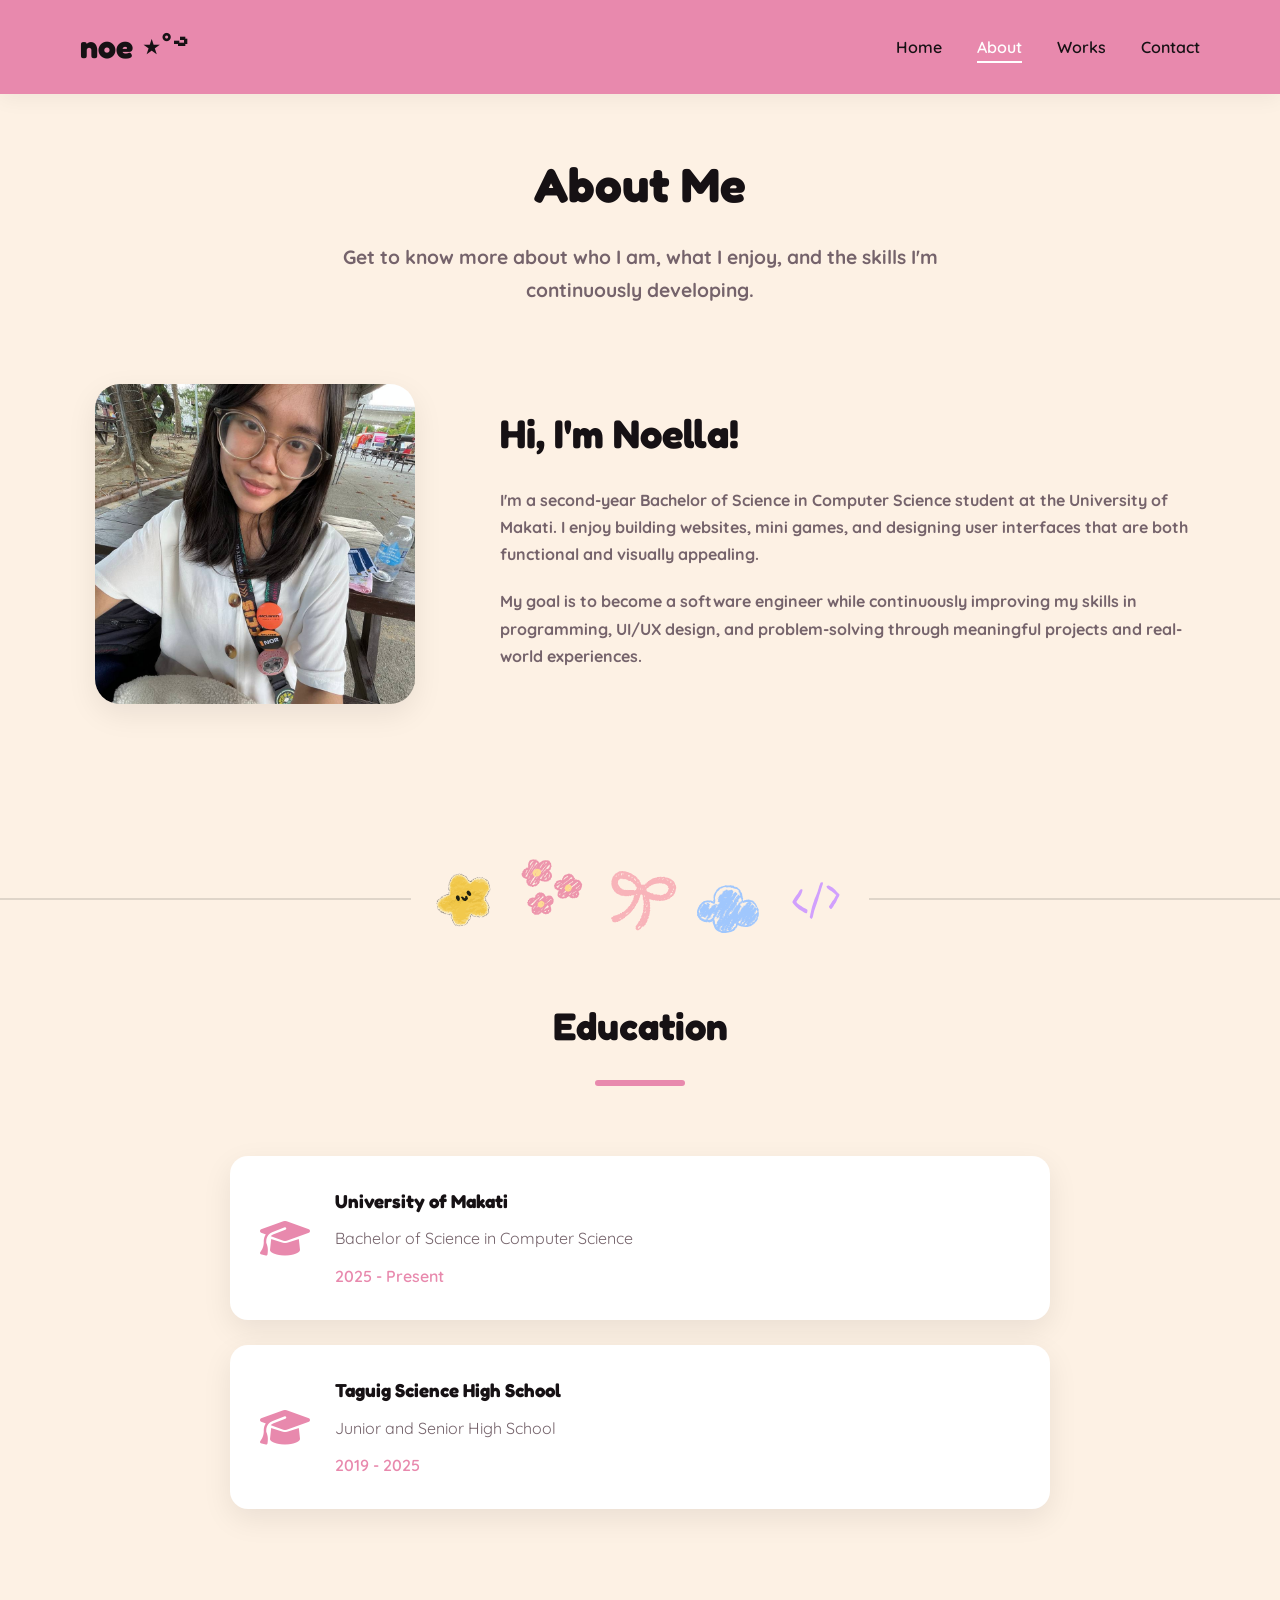
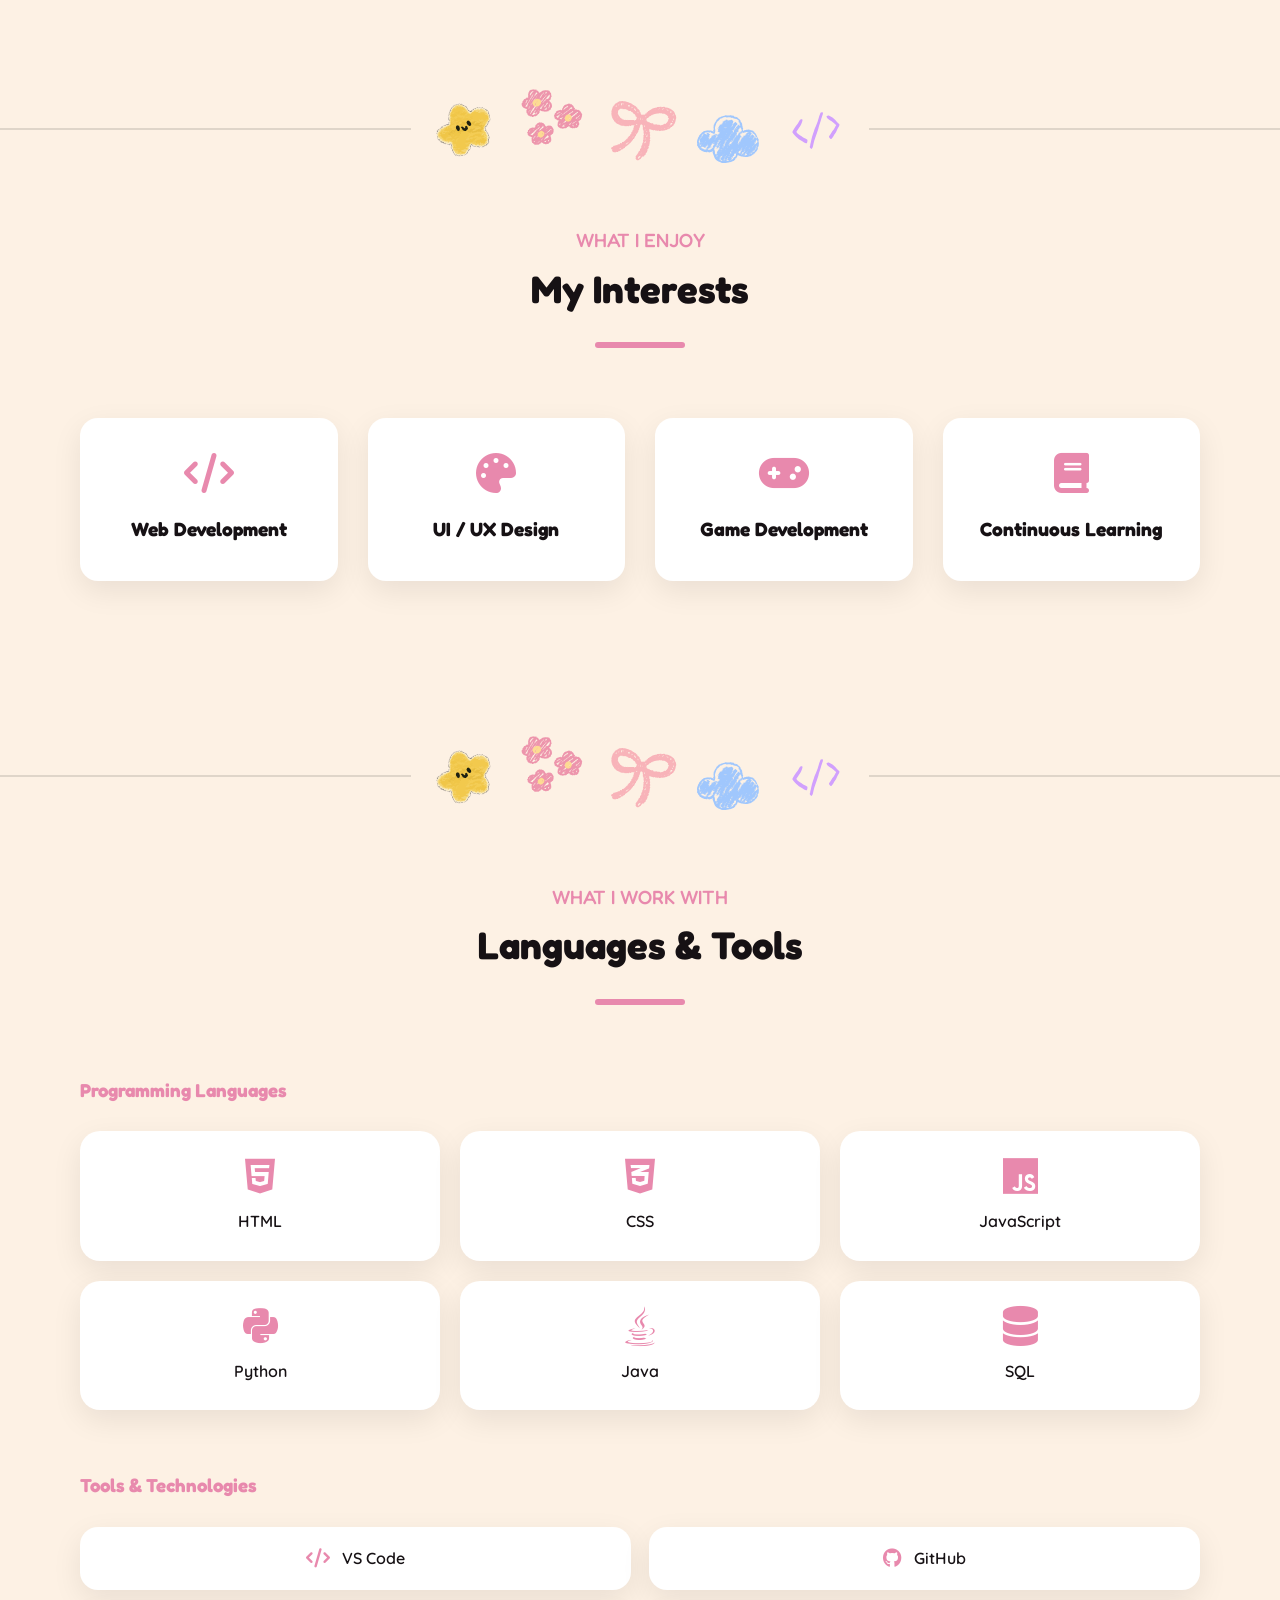
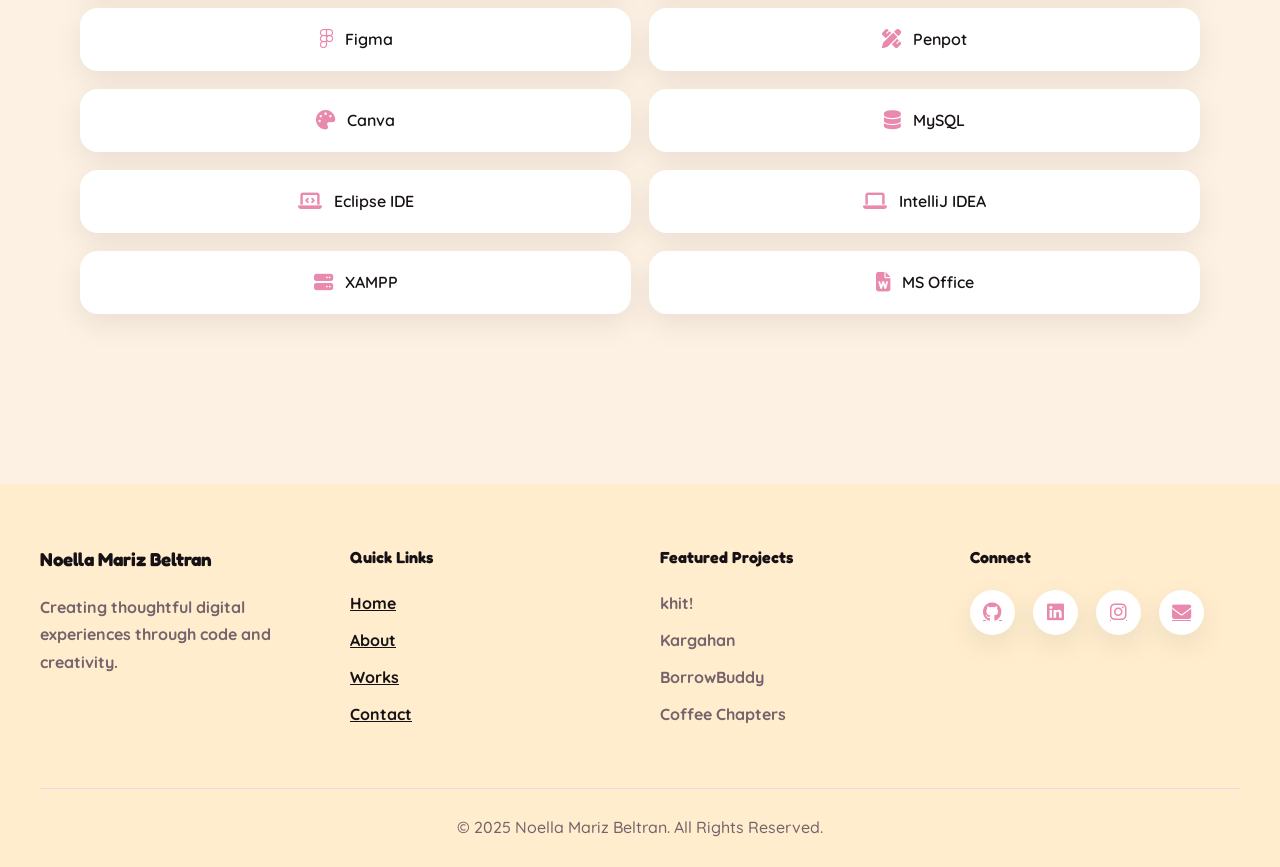
==== about.html @ cf95be55 "Add files via upload" ====
<!DOCTYPE html>
<html lang="en">

<head>
    <meta charset="UTF-8">
    <meta name="viewport" content="width=device-width, initial-scale=1.0">
    <title>Noella Mariz Beltran | Portfolio</title>
    <link rel="preconnect" href="https://fonts.googleapis.com">
    <link rel="preconnect" href="https://fonts.gstatic.com" crossorigin>
    <link href="https://fonts.googleapis.com/css2?family=Fredoka:wght@400;500;600;700&family=Quicksand:wght@400;500;600;700&display=swap" rel="stylesheet">
    <link rel="stylesheet" href="https://cdnjs.cloudflare.com/ajax/libs/font-awesome/6.7.2/css/all.min.css">
    <link rel="stylesheet" href="css/main.css">
    <link rel="stylesheet" href="css/about.css">
</head>

<body>
    <header>
<nav class="navbar">

    <a href="index.html" class="logo">
        noe ⋆˚࿔
    </a>
    <ul class="nav-links">
        <li><a href="index.html">Home</a></li>
        <li><a href="about.html">About</a></li>
        <li><a href="work.html">Works</a></li>
        <li><a href="contact.html">Contact</a></li>
    </ul>

    <button class="hamburger" id="hamburger">
        <span></span>
        <span></span>
        <span></span>
    </button>

</nav>
    </header>


    <section class="page-banner">
        <h1>About Me</h1>
        <p>
            Get to know more about who I am,
            what I enjoy, and the skills I'm
            continuously developing.
        </p>
    </section>

    <section class="about-section">
        <div class="about-image">
            <img
                src="images/profile.jpg"
                alt="Profile Picture">
        </div>

        <div class="about-content">
            <h2>Hi, I'm Noella!</h2>
            <p>
                I'm a second-year Bachelor of Science in
                Computer Science student at the University
                of Makati. I enjoy building websites,
                mini games, and designing user
                interfaces that are both functional and
                visually appealing.
            </p>

            <p>
                My goal is to become a software engineer
                while continuously improving my skills
                in programming, UI/UX design, and
                problem-solving through meaningful
                projects and real-world experiences.
            </p>

        </div>

    </section>

    <div class="section-divider">
    <img src="images/1.svg">
    <img src="images/2.svg">
    <img src="images/3.svg">
    <img src="images/4.svg">
    <img src="images/5.svg">
    </div>

    <section class="education-section">
        <div class="section-title">
            <h2>Education</h2>
        </div>

        <div class="education-card">
            <i class="fa-solid fa-graduation-cap"></i>
            <div>
                <h3>University of Makati</h3>
                <p>Bachelor of Science in Computer Science</p>
                <span>2025 - Present</span>
            </div>
        </div>

        <div class="education-card">
            <i class="fa-solid fa-graduation-cap"></i>
            <div>
                <h3>Taguig Science High School</h3>
                <p>Junior and Senior High School</p>
                <span>2019 - 2025</span>
            </div>
        </div>
    </section>

    <div class="section-divider">
    <img src="images/1.svg">
    <img src="images/2.svg">
    <img src="images/3.svg">
    <img src="images/4.svg">
    <img src="images/5.svg">
    </div>


    <section class="interests-section">
        <div class="section-title">
            <h3>WHAT I ENJOY</h3>
            <h2>My Interests</h2>
            <div class="underline"></div>
        </div>
        <div class="interest-grid">
            <div class="interest-card">
                <i class="fa-solid fa-code"></i>
                <h3>Web Development</h3>
            </div>

            <div class="interest-card">
                <i class="fa-solid fa-palette"></i>
                <h3>UI / UX Design</h3>
            </div>

            <div class="interest-card">
                <i class="fa-solid fa-gamepad"></i>
                <h3>
                    Game Development
                </h3>
            </div>

            <div class="interest-card">
                <i class="fa-solid fa-book"></i>
                <h3>Continuous Learning</h3>
            </div>
        </div>
    </section>

    <div class="section-divider">
    <img src="images/1.svg">
    <img src="images/2.svg">
    <img src="images/3.svg">
    <img src="images/4.svg">
    <img src="images/5.svg">
    </div>


 <section class="skills-section">
    <div class="section-title">
        <h3>WHAT I WORK WITH</h3>
        <h2>Languages & Tools</h2>
    </div>

    <div class="skills-container">

        <!-- Programming Languages -->
        <div class="skills-column">
            <h3>Programming Languages</h3>

            <div class="language-grid">

                <div class="language-card">
                    <i class="fa-brands fa-html5"></i>
                    <span>HTML</span>
                </div>

                <div class="language-card">
                    <i class="fa-brands fa-css3-alt"></i>
                    <span>CSS</span>
                </div>

                <div class="language-card">
                    <i class="fa-brands fa-js"></i>
                    <span>JavaScript</span>
                </div>

                <div class="language-card">
                    <i class="fa-brands fa-python"></i>
                    <span>Python</span>
                </div>

                <div class="language-card">
                    <i class="fa-brands fa-java"></i>
                    <span>Java</span>
                </div>

                <div class="language-card">
                    <i class="fa-solid fa-database"></i>
                    <span>SQL</span>
                </div>

            </div>
        </div>

        <!-- Tools -->
        <div class="skills-column">
            <h3>Tools & Technologies</h3>

            <div class="tools-grid">

                <div class="tool-card">
                    <i class="fa-solid fa-code"></i>
                    <span>VS Code</span>
                </div>

                <div class="tool-card">
                    <i class="fa-brands fa-github"></i>
                    <span>GitHub</span>
                </div>

                <div class="tool-card">
                    <i class="fa-brands fa-figma"></i>
                    <span>Figma</span>
                </div>

                <div class="tool-card">
                    <i class="fa-solid fa-pen-ruler"></i>
                    <span>Penpot</span>
                </div>

                <div class="tool-card">
                    <i class="fa-solid fa-palette"></i>
                    <span>Canva</span>
                </div>

                <div class="tool-card">
                    <i class="fa-solid fa-database"></i>
                    <span>MySQL</span>
                </div>

                <div class="tool-card">
                    <i class="fa-solid fa-laptop-code"></i>
                    <span>Eclipse IDE</span>
                </div>

                <div class="tool-card">
                    <i class="fa-solid fa-laptop"></i>
                    <span>IntelliJ IDEA</span>
                </div>

                <div class="tool-card">
                    <i class="fa-solid fa-server"></i>
                    <span>XAMPP</span>
                </div>

                <div class="tool-card">
                    <i class="fa-solid fa-file-word"></i>
                    <span>MS Office</span>
                </div>

            </div>
        </div>

    </div>
</section>

    <footer>
        <div class="footer-container">
            <div class="footer-column">
                <h3>Noella Mariz Beltran</h3>
                <p>
                    Creating thoughtful digital
                    experiences through code
                    and creativity.
                </p>
            </div>

            <div class="footer-column">
                <h4>Quick Links</h4>
                <a href="index.html">Home</a>
                <a href="about.html">About</a>
                <a href="work.html">Works</a>
                <a href="contact.html">Contact</a>
            </div>

            <div class="footer-column">
                <h4>
                    Featured Projects
                </h4>
                <p>khit!</p>
                <p>Kargahan</p>
                <p>BorrowBuddy</p>
                <p>Coffee Chapters</p>
            </div>

            <div class="footer-column">
                <h4>
                    Connect
                </h4>
                <div class="social-icons">
                    <a href="#">
                        <i class="fa-brands fa-github"></i>
                    </a>
                    <a href="#">
                        <i class="fa-brands fa-linkedin"></i>
                    </a>
                    <a href="#">
                        <i class="fa-brands fa-instagram"></i>
                    </a>
                    <a href="mailto:your@email.com">
                        <i class="fa-solid fa-envelope"></i>
                    </a>
                </div>
            </div>
        </div>
        <div class="footer-bottom">
            © 2025 Noella Mariz Beltran.
            All Rights Reserved.
        </div>
    </footer>

    <script src="js/script.js"></script>

</body>

</html>
---- css/main.css ----
:root {
    --primary: #F2A8C2;
    --primary-dark: #E889AD;
    --secondary: #ffedce;
    --background: #FDF1E4;
    --white: #FFFFFF;
    --text-dark: #161114;
    --text-light: #75636B;
    --border: #F4D6E2;
    --shadow:
        0px 10px 30px rgba(0, 0, 0, 0.08);
    --transition: .30s ease;
    --radius: 18px;
}

/* ==========================================================
   RESET
========================================================== */

* {
    margin: 0;
    padding: 0;
    box-sizing: border-box;
}

html {
    scroll-behavior: smooth;
}

body {
    font-family: "Quicksand", sans-serif;
    background: var(--background);
    color: var(--text-dark);
    line-height: 1.7;
}

img {
    display: block;
    width: 100%;
}

a {
    text-decoration: none;
    color: inherit;
}

button {
    font-family: inherit;
    cursor: pointer;
}

ul {
    list-style: none;
}

/* ==========================================================
   TYPOGRAPHY
========================================================== */

h1,
h2,
h3,
h4 {
    font-family: "Fredoka", sans-serif;
    color: var(--text-dark);
}

.section-title {
    text-align: center;
    margin-bottom: 60px;
    margin-top: -100px;
}

.section-title h3{
    font-size: 1.2rem;
    font-weight: 500;
    color: var(--primary-dark);
}

.section-title h2 {
    font-size: 2.4rem;
    margin-bottom: 10px;
}

.section-title p {
    color: var(--text-light);
    max-width: 650px;
    margin: auto;
}

/* ==========================================================
   NAVBAR
========================================================== */

header {
    background: var(--primary-dark);
    position: sticky;
    top: 0;
    z-index: 1000;
    box-shadow: 0 5px 20px rgba(0,0,0,.05);
}

.navbar {
    max-width: 1200px;
    margin: auto;
    padding: 20px 40px;
    display: flex;
    justify-content: space-between;
    align-items: center;
}

.logo {
    font-size: 2rem;
    font-weight: 700;
    font-family: "Fredoka", sans-serif;
}

.logo span {
    color: var(--primary-dark);
}

.nav-links {
    display: flex;
    gap: 35px;

}

.nav-links a {
    font-weight: 600;
    transition: var(--transition);
    position: relative;

}

.nav-links a:hover,
.nav-links .active {
    color: var(--white);
}

.nav-links a::after {
    content: "";
    position: absolute;
    left: 0;
    bottom: -6px;
    width: 0;
    height: 2px;
    background: var(--white);
    transition: var(--transition);
}

.nav-links a:hover::after,
.nav-links .active::after {
    width: 100%;
}


.contact-nav{
    display: inline-block;
    padding: 12px 28px;
    background: #FFFDFB;
    color: #EC6FA3;
    font-weight: 700;
    border: 2px solid #EC6FA3;
    border-radius: 999px;
    box-shadow: 6px 6px 0 #4A3041;
    transition: .3s ease;
    text-decoration: none;
}

.contact-nav:hover{
    transform: translateY(-3px);
    box-shadow: 8px 8px 0 #000000;
    background: #FFE8F2;
}

.contact-nav.active{
    background: #EC6FA3;
    color: white;
}

/* ==========================================================
   SHARED BUTTONS
========================================================== */

.primary-button {
    display: inline-flex;
    align-items: center;
    gap: 10px;
    background: var(--primary-dark);
    color: white;
    padding: 14px 28px;
    border-radius: 50px;
    font-weight: 600;
    transition: var(--transition);
}

.primary-button:hover {
    background: var(--primary);
    transform: translateY(-3px);
    box-shadow: var(--shadow);
}

.secondary-button {
    display: inline-flex;
    align-items: center;
    gap: 10px;
    padding: 14px 28px;
    border: 3px solid var(--primary-dark);
    color: var(--primary-dark);
    border-radius: 50px;
    font-weight: 600;
    transition: var(--transition);

}

.secondary-button:hover {
    background: var(--primary-dark);
    color: white;
}

/* ==========================================================
   PAGE HEADER
========================================================== */

.page-banner {
    padding: 100px 20px;
    text-align: center;
}

.page-banner h1 {
    font-size: 3rem;
    margin-bottom: 15px;
}

.page-banner p {
    color: var(--text-light);
    max-width: 700px;
    margin: auto;
}

/* ==========================================================
   HERO SECTION
========================================================== */


.hero {
    max-width: 1200px;
    margin: auto;
    padding: 90px 40px;
    display: grid;
    grid-template-columns: 1fr 450px;
    gap: 60px;
    align-items: center;
}

.hero-greeting {
    color: var(--primary-dark);
    font-weight: 1000;
    margin-bottom: 15px;
    font-size: 1.5rem;
}

.hero-title {
    font-size: 4rem;
    line-height: 1.1;
}

.hero-typewriter {
    color: var(--primary-dark);
    margin-top: 15px;
    font-size: 2rem;
    font-weight: 500;
    margin-top: 100px;
}

.hero-bounce{
    font-size:2rem;
    font-weight:900;
    color:var(--primary-dark);
    min-height:35px;
    margin: 10px;
    animation:bounceText .5s ease;
}

.hero-description {
    margin-top: 25px;
    font-weight: 700;
    color: var(--text);
    max-width: 600px;
}

.hero-buttons {
    margin-top: 40px;
    display: flex;
    gap: 18px;
    flex-wrap: wrap;
}

.hero-image img {
    width: 380px;
    aspect-ratio: 1;
    object-fit: cover;
    border-radius: 30px;
    border: 8px solid white; 
    box-shadow: var(--shadow);
}

/* ==========================================================
   SHARED SECTION SPACING
========================================================== */

section {
    padding: 90px 40px;
}

.section-title {
    text-align: center;
}

.section-title h2 {
    display: inline-block;
    position: relative;
}

.section-title h2::after {
    content: "";
    display: block;
    width: 90px;
    height: 6px;
    background: var(--primary-dark);
    border-radius: 999px;
    margin: 20px auto 0;
}

.container {
    max-width: 1200px;
    margin: auto;
}

/* ==========================================================
   CARD DEFAULT
========================================================== */

.recent-project-card,
.contact-card,
.language-card,
.tool-card,
.interest-card {
    background: white;
    border-radius: var(--radius);
    box-shadow: var(--shadow);
    transition: var(--transition);

}

.recent-project-card:hover {
    transform: translateY(-8px);
}

.contact-card:hover{
    transform: translateY(-8px) scale(1.05);
    
}

/* ==========================================================
   FEATURED PROJECTS
========================================================== */

.featured-projects {
    max-width: 1200px;
    margin: auto;
}

.project-grid {
    display: grid;
    grid-template-columns: repeat(auto-fit, minmax(320px, 1fr));
    gap: 30px;
    margin-top: -40px;
}

.recent-project-card {
    overflow: hidden;
    display: flex;
    flex-direction: column;
    cursor: pointer;
    transition: .35s ease;
}

.recent-project-card img {
    width: 100%;
    height: 220px;
    object-fit: cover;
    display: block;
}

.proj-placeholder{
    width: 100%;
    height: 250px;
    background: #EC8FB5;   
    display: flex;
    justify-content: center;
    align-items: center;
}


.proj-placeholder i {
    font-size: 5rem;
    color: #ffff;
}

.project-content {
    padding: 25px;
    display: flex;
    flex-direction: column;
    flex: 1;
}

.project-content span {
    display: inline-block;
    color: var(--primary-dark);
    font-size: .90rem;
    font-weight: 700;
    margin-bottom: 10px;
}

.project-content h3 {
    font-size: 1.5rem;
    margin-bottom: 15px;
}

.project-content p {
     color: var(--text-light);
    line-height: 1.7;
    flex: 1;
    font-weight: 500;
}

.project-content button,
.project-content a {
    display: inline-flex;
    align-items: center;
    gap: 10px;
    font-weight: 600;
    color: var(--primary-dark);
    transition: var(--transition);
    margin-top: auto;
}

.project-content button {
    background: none;
    border: none;
    font-size: 1rem;
}

.project-content button:hover,
.project-content a:hover {
    gap: 16px;
}

/* ==========================================================
   CALL TO ACTION
========================================================== */

.call-to-action {
    display: flex;
    justify-content: center;
    align-items: center;
    padding: 100px 40px;
}

.cta-content {
    width: 100%;
    max-width: 1000px;
    background: #ffffff;
    border-radius: 25px;
    border-color: #E889AD;
    padding: 70px 60px;
    text-align: center;
    box-shadow: 0 15px 40px rgba(0, 0, 0, 0.08);
    border: 4px solid var(--border);
    margin-top: -80px;
}

.cta-content h2 {
    font-size: 2.5rem;
    margin-bottom: 20px;
}

.cta-content p {
    max-width: 650px;
    margin: 0 auto 35px;
    color: var(--text-light);
    line-height: 1.8;
}

.cta-content p {
    color: var(--text-light);
    margin-bottom: 35px;
}


/* ==========================================================
   FOOTER
========================================================== */

footer {
    margin-top: 80px;
    background: var(--secondary);
    padding: 60px 40px 25px;
}

.footer-container {
    max-width: 1200px;
    margin: auto;
    display: grid;
    grid-template-columns: repeat(auto-fit, minmax(220px, 1fr));
    gap: 40px;
}

.footer-column h1 {
    font-size: 4rem;
    font-weight: 700;
    font-family: "Fredoka", sans-serif;
}

.footer-column h3,
.footer-column h4 {
    margin-bottom: 18px;
}

.footer-column p {
    color: var(--text-light);
    margin-bottom: 10px;
    font-weight: 700;
}

.footer-column a {
    display: block;
    margin-bottom: 10px;
    color: var(--text);
    transition: var(--transition);
    font-weight: 700;
    text-decoration: underline;
    
}

.footer-column a:hover {
    color: var(--primary-dark);
    padding-left: 6px;
    text-decoration: underline;
}

.social-icons {
    display: flex;
    gap: 18px;
    margin-top: 15px;
}

.social-icons a {
    width: 45px;
    height: 45px;
    border-radius: 50%;
    display: flex;
    justify-content: center;
    align-items: center;
    background: white;
    color: var(--primary-dark);
    font-size: 1.2rem;
    box-shadow: var(--shadow);
    transition: var(--transition);
}

.social-icons a:hover {
    background: var(--primary);
    color: white;
    transform: translateY(-5px);
}

.footer-bottom {
    margin-top: 50px;
    padding-top: 25px;
    border-top: 1px solid var(--border);
    text-align: center;
    color: var(--text-light);
    font-weight: 500;
}

/* ==========================================================
   FADE ANIMATION
========================================================== */

.fade {
    opacity: 0;
    transform: translateY(40px);
    transition: opacity .8s ease, transform .8s ease;
}

.fade.show {
    opacity: 1;
    transform: translateY(0);
}

/* ==========================================================
   KEYFRAMES
========================================================== */

@keyframes fadeIn {
    from {
        opacity: 0;
    }
    to {
        opacity: 1;
    }
}

@keyframes slideUp {

    from {
        opacity: 0;
        transform: translateY(40px);
    }
    to {
        opacity: 1;
        transform: translateY(0);
    }
}

@keyframes float {
    0% {
        transform: translateY(0px);
    }
    50% {
        transform: translateY(-10px);
    }
    100% {
        transform: translateY(0px);
    }
}

@keyframes bounceText{

    0%{
        opacity:0;
        transform:translateY(20px) scale(.8);
    }

    50%{
        opacity:1;
        transform:translateY(-8px) scale(1.08);
    }

    100%{
        opacity:1;
        transform:translateY(0) scale(1);
    }

}

/* ==========================
   BACK TO TOP
========================== */

.back-to-top {
    position: fixed;
    bottom: 30px;
    right: 30px;
    width: 55px;
    height: 55px;
    border: none;
    border-radius: 50%;
    background: var(--primary);
    color: white;
    font-size: 1.2rem;
    cursor: pointer;
    box-shadow: var(--shadow);
    opacity: 0;
    pointer-events: none;
    transition: .3s;
}

.back-to-top.show {
    opacity: 1;
    pointer-events: auto;
}

.back-to-top:hover {
    background: var(--primary-dark);
    transform: translateY(-5px);
}

/* ==========================
   LIGHTBOX
========================== */

.lightbox {
    position: fixed;
    inset: 0;
    background: rgba(0,0,0,.9);
    display: flex;
    justify-content: center;
    align-items: center;
    z-index: 9999;
}

.lightbox img {
    max-width: 90%;
    max-height: 90%;
    border-radius: 15px;
}

.close-lightbox {
    position: absolute;
    top: 30px;
    right: 40px;
    color: white;
    font-size: 3rem;
    cursor: pointer;
}

/* ==========================
   RIPPLE EFFECT
========================== */

.primary-button,
.secondary-button {
    position: relative;
    overflow: hidden;
}

.ripple {
    position: absolute;
    width: 12px;
    height: 12px;
    background: rgba(255,255,255,.5);
    border-radius: 50%;
    transform: scale(0);
    animation: ripple .6s linear;
}

@keyframes ripple {
    to {
        transform: scale(25);
        opacity: 0;
    }
}



/* ==========================================================
   SECTION DIVIDER
========================================================== */

.section-divider {
    display: flex;
    align-items: center;
    justify-content: center;
    gap: 18px;
    margin: 70px auto;
    width: 100%;
    

}

.section-divider::before,
.section-divider::after {
    content: "";
    flex: 1;
    height: 2px;
    background: rgba(9, 8, 8, 0.12);
}

.section-divider img {
    width: 70px;
    height: 70px;
    object-fit: contain;
    transition: .4s ease;
    box-shadow: #161114;
}

.section-divider img:hover {
    transform: rotate(10deg) scale(1.15);
}

.section-divider img:nth-child(1){
    transform:rotate(-12deg);
}

.section-divider img:nth-child(2){
    transform:translateY(-12px);
}

.section-divider img:nth-child(3){
    transform:rotate(15deg);
}

.section-divider img:nth-child(4){
    transform:translateY(10px);
}

.section-divider img:nth-child(5){
    transform:rotate(-8deg);
}


/* sa react */

.typewriter{
    color: var(--primary-dark);
    font-size: 1.3rem;
    font-weight: 600;
    margin-top: 15px;
    min-height: 35px;
    transition: .3s;
}


.filter-buttons{
    display:flex;
    justify-content:center;
    gap:15px;
    flex-wrap:wrap;
    margin:40px 0;
}

.filter-btn{
    padding:12px 28px;
    border-radius:50px;
    border:2px solid var(--primary-dark);
    background:white;
    color:var(--primary-dark);
    cursor:pointer;
    font-size:1rem;
    font-weight:600;
    transition:.3s;

}

.filter-btn:hover{
    transform:translateY(-3px);
}

.filter-btn.active{
    background:var(--primary-dark);
    color:white;
}

/* ==========================================
   HAMBURGER
========================================== */

.hamburger{

    display:none;

    background:none;

    border:none;

    cursor:pointer;

    flex-direction:column;

    gap:6px;

}

.hamburger span{

    width:28px;

    height:3px;

    background:white;

    border-radius:20px;

    transition:.3s;

}

/* ==========================================================
   RESPONSIVE DESIGN
========================================================== */

/* ---------- Laptop ---------- */

@media (max-width: 1200px){

    section{
        padding:80px 40px;
    }

    .hero,
    .about-container{
        gap:50px;
    }

    .projects-grid{
        grid-template-columns:repeat(2,1fr);
    }

}

/* ---------- Tablet ---------- */

@media (max-width:900px){

    section{
        padding:70px 30px;
    }

    /* Hero */

    .hero{
        display:flex;
        flex-direction:column-reverse;
        text-align:center;
        gap:40px;
    }

    .hero-content{
        width:100%;
    }

    .hero-buttons{
        justify-content:center;
        flex-wrap:wrap;
    }

    .hero-image{
        margin:auto;
    }

    .hero-image img,
    .profile-picture{
        width:320px;
        max-width:100%;
    }

    /* About */

    .about-container{
        display:flex;
        flex-direction:column;
        text-align:center;
        gap:40px;
    }

    /* Cards */

    .projects-grid,
    .project-grid{
        grid-template-columns:repeat(2,1fr);
        gap:25px;
    }

    /* Footer */

    .footer-container{
        grid-template-columns:1fr 1fr;
    }

}

/* ---------- Mobile ---------- */


@media (max-width:768px){

    .navbar{

        position:relative;

        padding:20px 25px;

        display:flex;

        justify-content:space-between;

        align-items:center;

    }

    .hamburger{

        display:flex;

        z-index:1001;

    }

    .nav-links{

        position:absolute;

        top:100%;

        left:0;

        width:100%;

        background:#EC6FA3;

        display:flex;

        flex-direction:column;

        align-items:center;

        gap:25px;

        padding:30px 0;

        border-radius:0 0 25px 25px;

        box-shadow:0 15px 35px rgba(0,0,0,.15);

        /* Hidden by default */

        opacity:0;

        visibility:hidden;

        transform:translateY(-20px);

        transition:.35s ease;

    }

    .nav-links.active{

        opacity:1;

        visibility:visible;

        transform:translateY(0);

    }

    .nav-links a{

        color:white;

        font-size:1.1rem;

    }

    /* ==========================================================
   PROJECT CARDS
========================================================== */

.projects-grid,
.project-grid{

    grid-template-columns:1fr;

    gap:25px;

    justify-items:center;

}

.project-card,
.recent-project-card{

    width:100%;

    max-width:420px;

    margin:0 auto;

}

.project-card img,
.recent-project-card img{

    height:220px;

    object-fit:cover;

}

.project-content{

    padding:22px;

}

.project-content h3{

    font-size:1.6rem;

}

}

/* ---------- Small Phones ---------- */

@media (max-width:480px){

    .hero-image img,
    .profile-picture{

        width:220px;

    }

    .hero-title{

        font-size:2rem;

    }

    .section-title h2{

        font-size:1.8rem;

    }

    .hero-description,
    .page-banner p{

        font-size:.95rem;

    }

    .hero-image .doodle{

        width:36px;

    }

    .project-content{

        padding:18px;

    }

    .project-content h3{

        font-size:1.5rem;

    }

    .projects-grid,
.project-grid{

    grid-template-columns:1fr;

}

.project-card,
.recent-project-card{

    max-width:100%;

}

.project-card img,
.recent-project-card img{

    height:200px;

}

}

.hamburger.active span:nth-child(1){

    transform:rotate(45deg) translate(7px,6px);

}

.hamburger.active span:nth-child(2){

    opacity:0;

}

.hamburger.active span:nth-child(3){

    transform:rotate(-45deg) translate(7px,-6px);

}
---- css/about.css ----
/* ==========================================================
   ABOUT SECTION
========================================================== */

.about-section {
    max-width: 1200px;
    margin: auto;
    display: grid;
    grid-template-columns: 350px 1fr;
    gap: 70px;
    align-items: center;
}

.page-banner h1{
    margin-top: -50px;
}

.page-banner p {
    margin-bottom: -200px;
    font-weight: 700;
    font-size: 1.2rem;
}

.about-image {
    display: flex;
    justify-content: center;
}

.about-image img {
    width: 320px;
    aspect-ratio: 1;
    object-fit: cover;
    border-radius: 25px;
    box-shadow: var(--shadow);
}

.about-content h2 {
    font-size: 2.5rem;
    margin-bottom: 20px;
}

.about-content p {
    color: var(--text-light);
    margin-bottom: 20px;
    font-weight: 700;
}

/* ==========================================================
   EDUCATION
========================================================== */

.education-section {
    max-width: 900px;
    margin: auto;
}

.education-card {
    display: flex;
    align-items: center;
    gap: 25px;
    background: white;
    padding: 30px;
    border-radius: var(--radius);
    box-shadow: var(--shadow);
    margin-bottom: 25px;
}

.education-card:hover {
    transform: translateY(-8px);
    box-shadow: 0 18px 35px rgba(230, 140, 180, 0.25);
    border: 2px solid var(--primary-dark);
}

.education-card:hover i {
    transform: scale(1.15) rotate(-8deg);
    color: var(--primary);
}

.education-card i {
    font-size: 2.5rem;
    color: var(--primary-dark);
}

.education-card h3 {
    margin-bottom: 8px;
}

.education-card p {
    color: var(--text-light);
}

.education-card span {
    display: inline-block;
    margin-top: 10px;
    color: var(--primary-dark);
    font-weight: 600;
}

/* ==========================================================
   INTERESTS
========================================================== */

.interests-section {
    max-width: 1200px;
    margin: auto;
}

.interest-grid {
    display: grid;
    grid-template-columns: repeat(auto-fit, minmax(220px, 1fr));
    gap: 30px;
}

.interest-card {
    padding: 35px 25px;
    text-align: center;
}

.interest-card:hover{
    transform: translateY(-8px);
    box-shadow: 0 18px 35px rgba(230, 140, 180, 0.25);
    border: 2px solid var(--primary-dark);
}

.interest-card i {
    font-size: 2.5rem;
    color: var(--primary-dark);
    margin-bottom: 20px;
}

.interest-card h3 {
    font-size: 1.2rem;
}

/* ==========================================================
   LANGUAGES & TOOLS
========================================================== */

.skills-section {
    max-width: 1200px;
    margin: 80px auto;
}

.skills-container {
    display: grid;
    grid-template-columns: auto;
    gap: 60px;
}

.skills-column h3 {
    margin-bottom: 25px;
    color: var(--primary-dark);
}

/* Languages */

.language-grid {
    display: grid;
    grid-template-columns: repeat(3, 1fr);
    gap: 20px;
}

.language-card {
    background: #fff;
    border-radius: 20px;
    box-shadow: var(--shadow);
    padding: 25px 15px;
    display: flex;
    flex-direction: column;
    align-items: center;
    gap: 12px;
    transition: 0.3s ease;
}

.language-card i {
    font-size: 2.5rem;
    color: var(--primary-dark);
}

.language-card span {
    font-weight: 600;
}

.language-card:hover {
    transform: translateY(-8px);
    box-shadow: 0 15px 30px rgba(0,0,0,.12);
}

/* Tools */

.tools-grid {
    display: grid;
    grid-template-columns: repeat(2, 1fr);
    gap: 18px;
}

.tool-card {
    background: #fff;
    border-radius: 18px;
    box-shadow: var(--shadow);

    display: flex;
    align-items: center;
    justify-content: center;
    gap: 12px;

    padding: 18px;

    transition: 0.3s ease;
}

.tool-card i {
    color: var(--primary-dark);
    font-size: 1.2rem;
}

.tool-card span {
    font-weight: 600;
}

.tool-card:hover {
    transform: translateY(-8px);
    box-shadow: 0 15px 30px rgba(0,0,0,.12);
}

@media (max-width: 900px) {

    .skills-container {
        grid-template-columns: 1fr;
    }

    .language-grid {
        grid-template-columns: repeat(2, 1fr);
    }

    .tools-grid {
        grid-template-columns: 1fr;
    }

}

/* ==========================================================
   ABOUT PAGE RESPONSIVE
========================================================== */

/* ---------- Tablets ---------- */

@media (max-width: 992px) {

    .page-banner h1{
        margin-top: 0;
        font-size: 2.8rem;
        text-align: center;
    }

    .page-banner p{
        margin-bottom: 0;
        text-align: center;
        font-size: 1.1rem;
    }

    .about-section{
        grid-template-columns: 1fr;
        gap: 40px;
        text-align: center;
    }

    .about-image img{
        width: 280px;
    }

    .about-content h2{
        font-size: 2.2rem;
    }

    .education-card{
        flex-direction: column;
        text-align: center;
        gap: 20px;
    }

    .language-grid{
        grid-template-columns: repeat(2, 1fr);
    }

    .tools-grid{
        grid-template-columns: repeat(2, 1fr);
    }

}

/* ---------- Mobile ---------- */

@media (max-width: 768px){

    .page-banner{
        padding: 40px 20px;
        text-align: center;
    }

    .page-banner h1{
        font-size: 2.2rem;
        margin-top: 0;
    }

    .page-banner p{
        margin: 15px 0 0;
        font-size: 1rem;
    }

    .about-section{
        grid-template-columns: 1fr;
        gap: 35px;
        text-align: center;
    }

    .about-image img{
        width: 240px;
    }

    .about-content h2{
        font-size: 2rem;
    }

    .about-content p{
        font-size: .95rem;
    }

    .education-card{
        flex-direction: column;
        text-align: center;
        padding: 25px 20px;
    }

    .education-card i{
        font-size: 2rem;
    }

    .education-card h3{
        font-size: 1.2rem;
    }

    .interest-grid{
        grid-template-columns: 1fr;
        gap: 20px;
    }

    .interest-card{
        padding: 30px 20px;
    }

    .language-grid{
        grid-template-columns: repeat(2, 1fr);
        gap: 15px;
    }

    .language-card{
        padding: 20px 10px;
    }

    .language-card i{
        font-size: 2rem;
    }

    .tools-grid{
        grid-template-columns: 1fr;
        gap: 15px;
    }

    .tool-card{
        padding: 18px;
    }

}

/* ---------- Small Phones ---------- */

@media (max-width: 480px){

    .page-banner h1{
        font-size: 1.9rem;
    }

    .page-banner p{
        font-size: .95rem;
    }

    .about-image img{
        width: 200px;
    }

    .about-content h2{
        font-size: 1.8rem;
    }

    .about-content p{
        font-size: .9rem;
    }

    .education-card{
        padding: 20px 15px;
    }

    .education-card i{
        font-size: 1.8rem;
    }

    .interest-card{
        padding: 25px 15px;
    }

    .interest-card i{
        font-size: 2rem;
    }

    .language-grid{
        grid-template-columns: 1fr;
    }

    .language-card{
        padding: 18px;
    }

    .tools-grid{
        grid-template-columns: 1fr;
    }

    .tool-card{
        padding: 16px;
    }

}
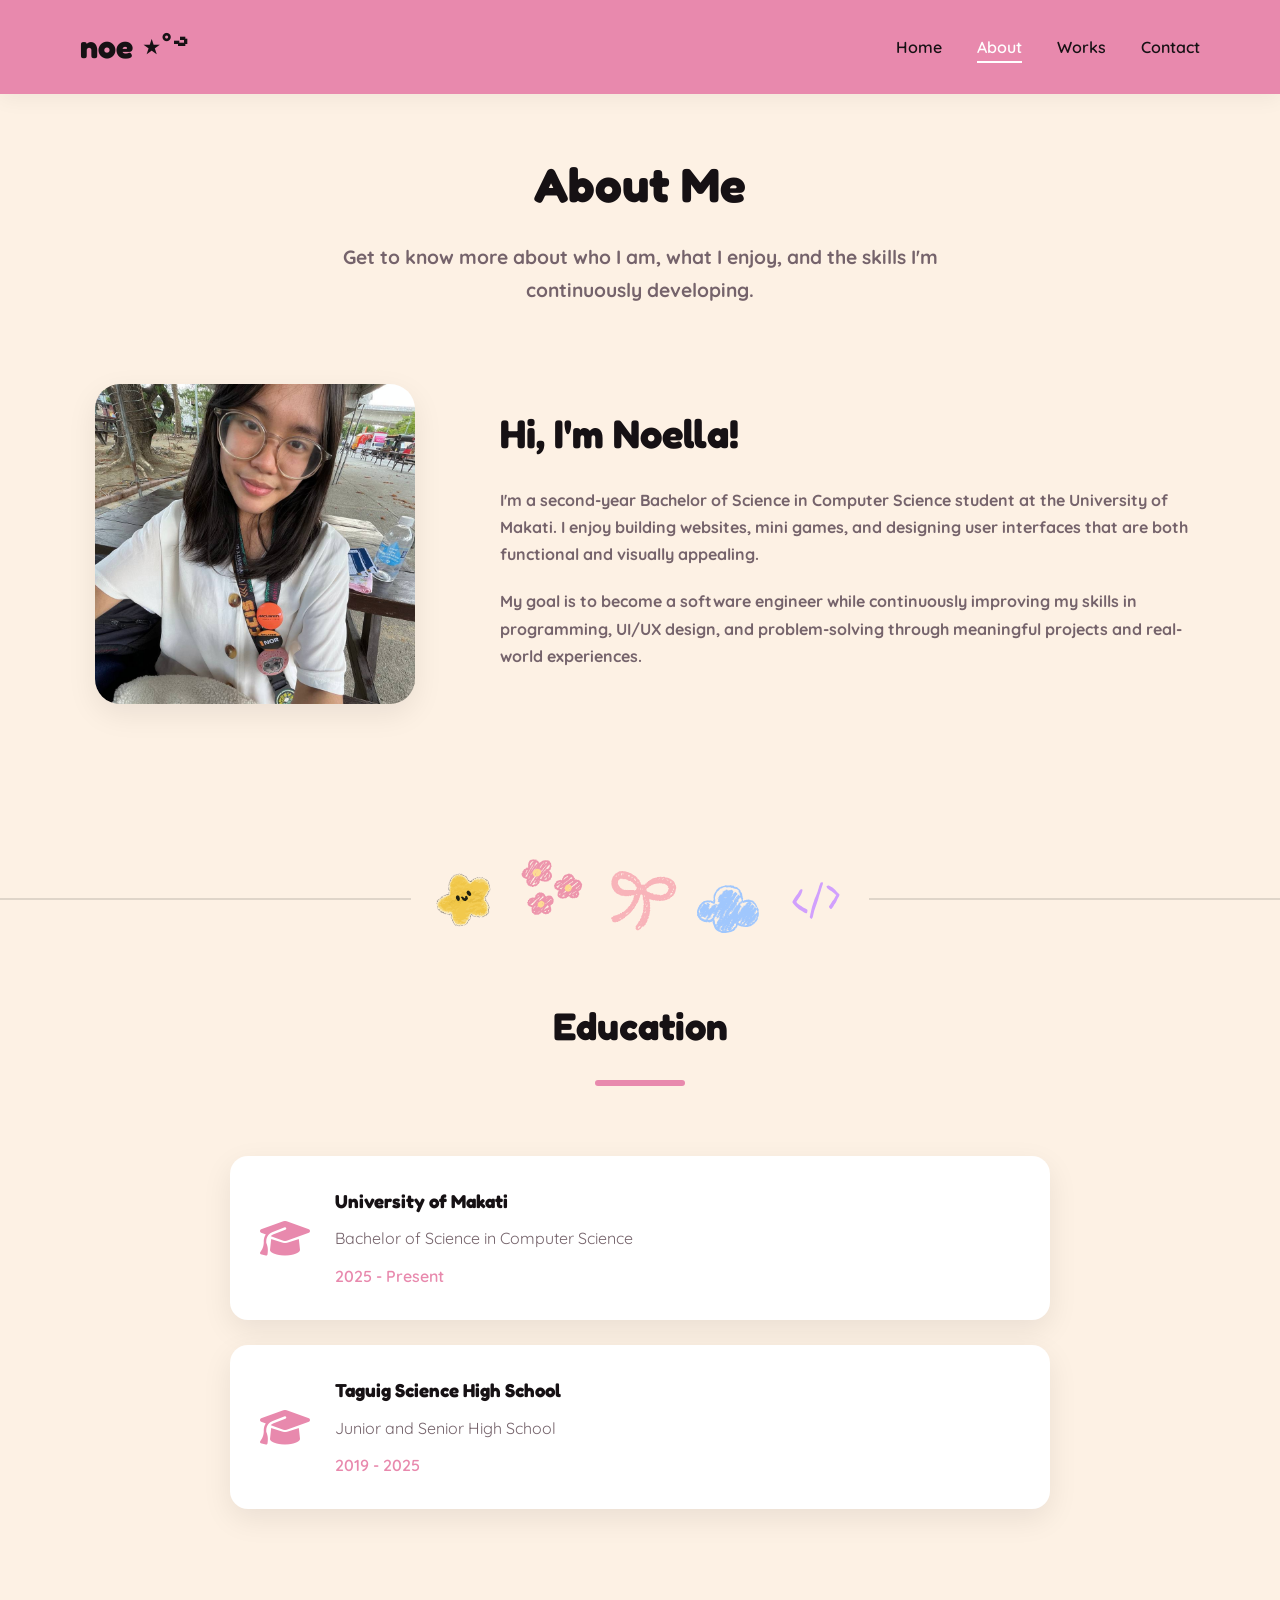
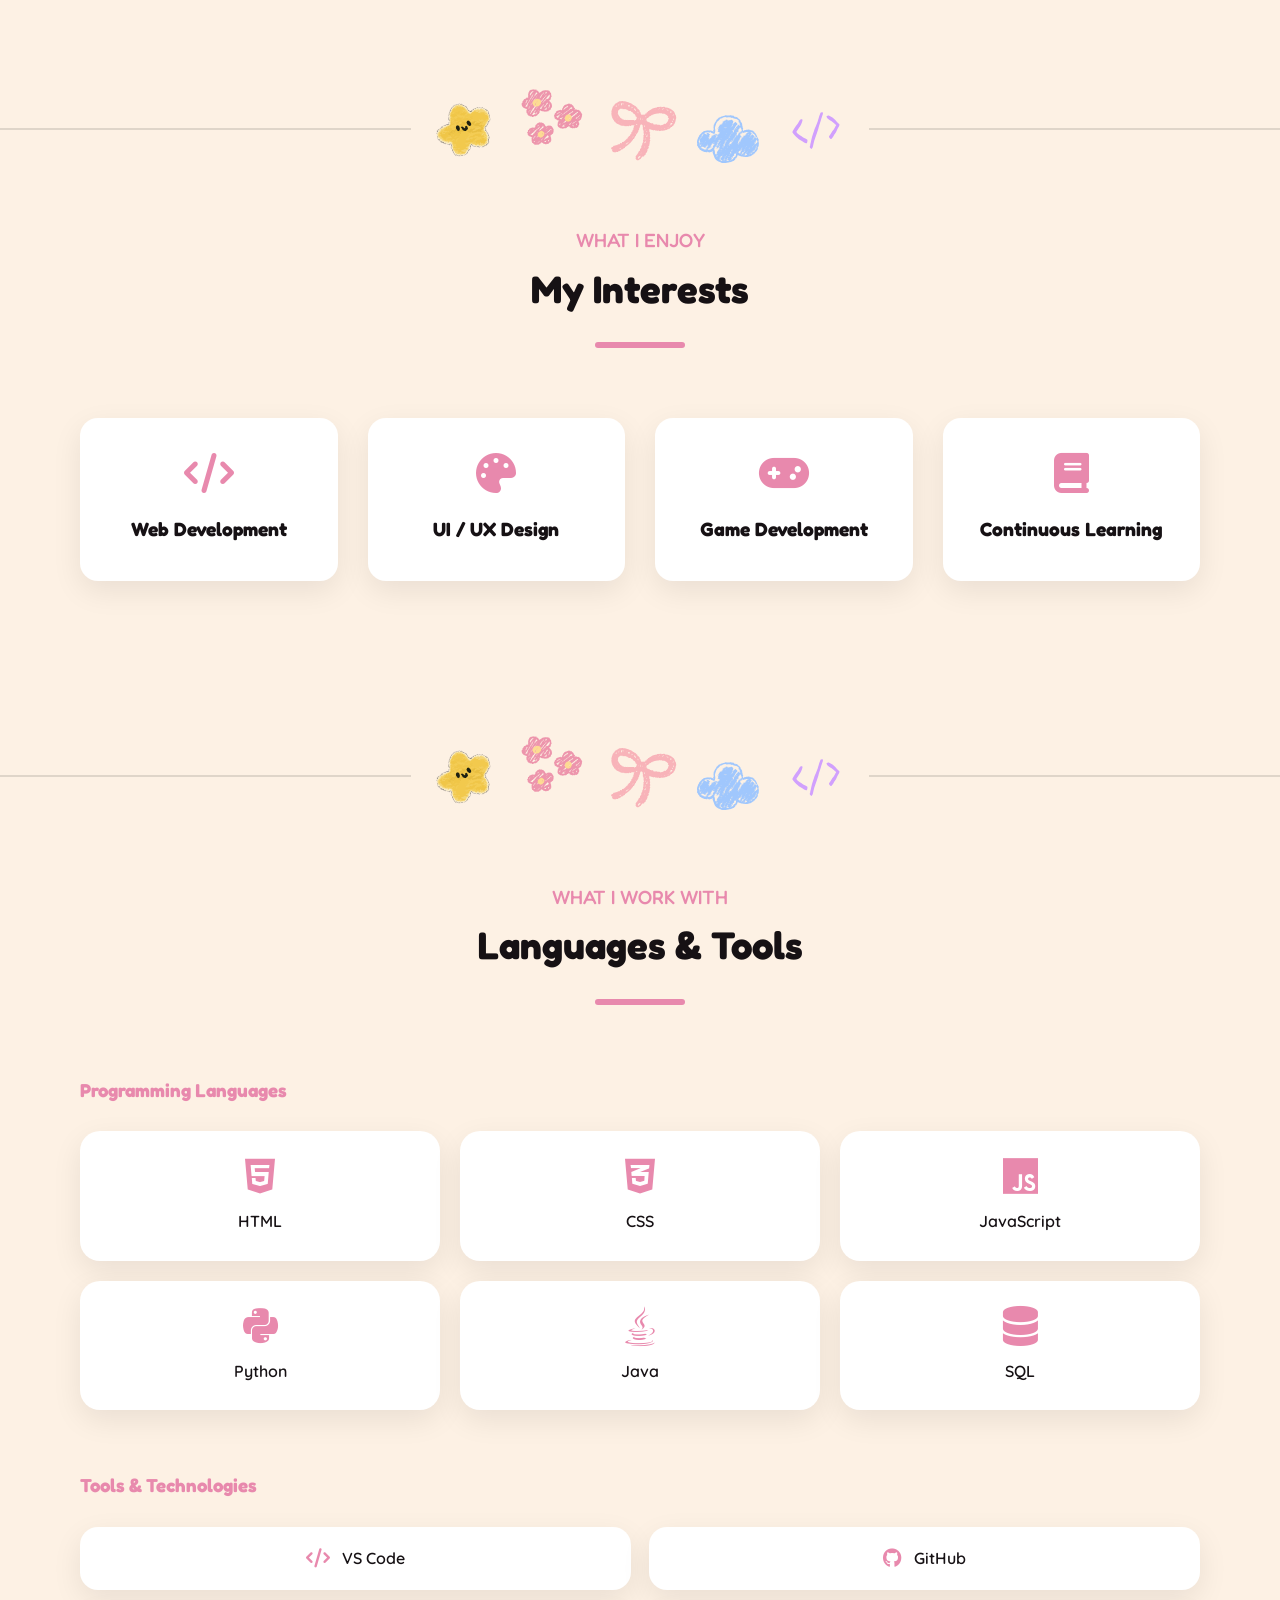
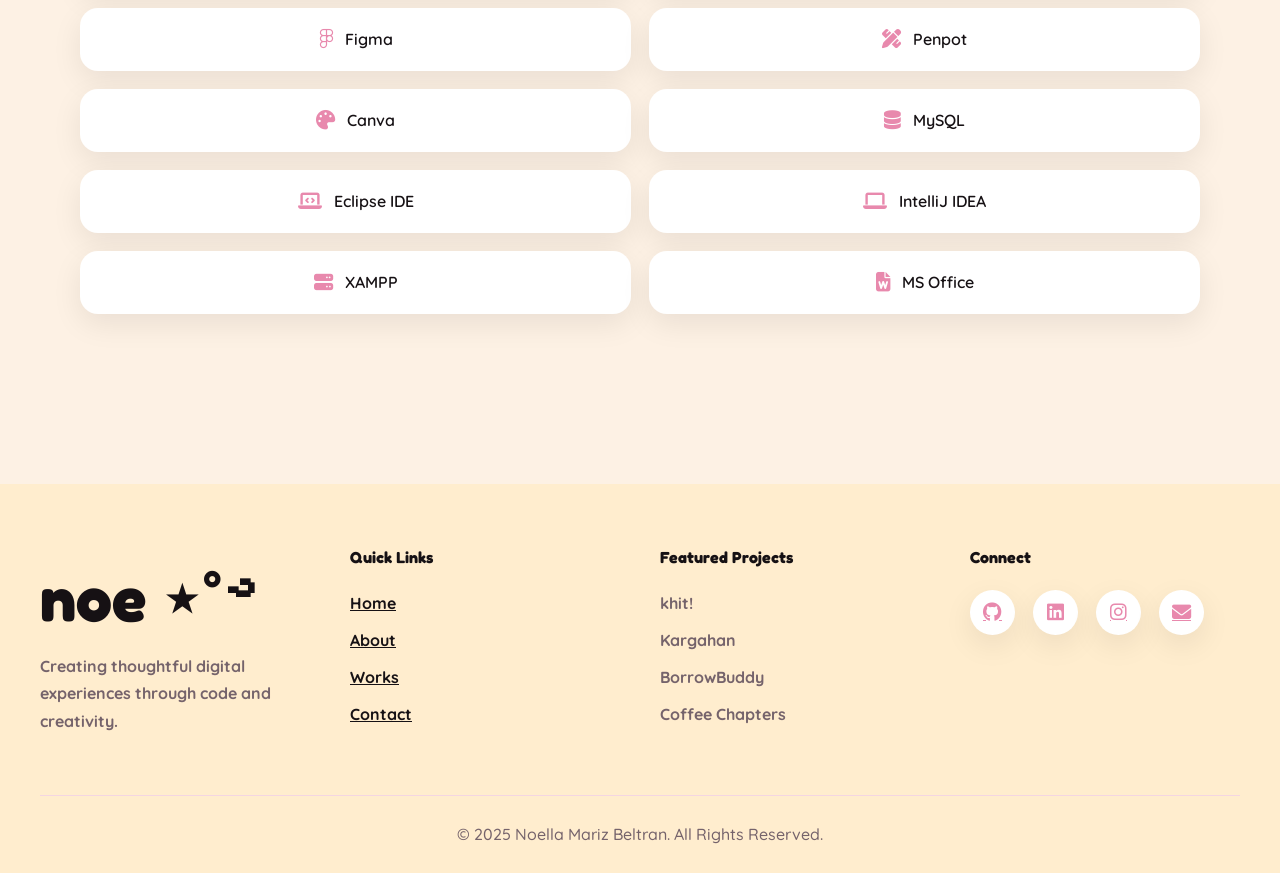
==== commit adb7d5d4: "Restore about.html to original content Restored the content of the about.html file to its original s" ====
--- a/about.html
+++ b/about.html
@@ -269,7 +269,7 @@
     <footer>
         <div class="footer-container">
             <div class="footer-column">
-                <h3>Noella Mariz Beltran</h3>
+                <h1>noe ⋆˚࿔</h1>
                 <p>
                     Creating thoughtful digital
                     experiences through code
@@ -325,4 +325,4 @@
 
 </body>
 
-</html>+</html>
--- a/css/main.css
+++ b/css/main.css
@@ -1,16 +1,15 @@
 :root {
-    --primary: #F2A8C2;
-    --primary-dark: #E889AD;
-    --secondary: #ffedce;
-    --background: #FDF1E4;
-    --white: #FFFFFF;
-    --text-dark: #161114;
-    --text-light: #75636B;
-    --border: #F4D6E2;
-    --shadow:
-        0px 10px 30px rgba(0, 0, 0, 0.08);
-    --transition: .30s ease;
-    --radius: 18px;
+  --primary: #f2a8c2;
+  --primary-dark: #e889ad;
+  --secondary: #ffedce;
+  --background: #fdf1e4;
+  --white: #ffffff;
+  --text-dark: #161114;
+  --text-light: #75636b;
+  --border: #f4d6e2;
+  --shadow: 0px 10px 30px rgba(0, 0, 0, 0.08);
+  --transition: 0.3s ease;
+  --radius: 18px;
 }
 
 /* ==========================================================
@@ -18,39 +17,39 @@
 ========================================================== */
 
 * {
-    margin: 0;
-    padding: 0;
-    box-sizing: border-box;
+  margin: 0;
+  padding: 0;
+  box-sizing: border-box;
 }
 
 html {
-    scroll-behavior: smooth;
+  scroll-behavior: smooth;
 }
 
 body {
-    font-family: "Quicksand", sans-serif;
-    background: var(--background);
-    color: var(--text-dark);
-    line-height: 1.7;
+  font-family: "Quicksand", sans-serif;
+  background: var(--background);
+  color: var(--text-dark);
+  line-height: 1.7;
 }
 
 img {
-    display: block;
-    width: 100%;
+  display: block;
+  width: 100%;
 }
 
 a {
-    text-decoration: none;
-    color: inherit;
+  text-decoration: none;
+  color: inherit;
 }
 
 button {
-    font-family: inherit;
-    cursor: pointer;
+  font-family: inherit;
+  cursor: pointer;
 }
 
 ul {
-    list-style: none;
+  list-style: none;
 }
 
 /* ==========================================================
@@ -61,31 +60,31 @@
 h2,
 h3,
 h4 {
-    font-family: "Fredoka", sans-serif;
-    color: var(--text-dark);
+  font-family: "Fredoka", sans-serif;
+  color: var(--text-dark);
 }
 
 .section-title {
-    text-align: center;
-    margin-bottom: 60px;
-    margin-top: -100px;
-}
-
-.section-title h3{
-    font-size: 1.2rem;
-    font-weight: 500;
-    color: var(--primary-dark);
+  text-align: center;
+  margin-bottom: 60px;
+  margin-top: -100px;
+}
+
+.section-title h3 {
+  font-size: 1.2rem;
+  font-weight: 500;
+  color: var(--primary-dark);
 }
 
 .section-title h2 {
-    font-size: 2.4rem;
-    margin-bottom: 10px;
+  font-size: 2.4rem;
+  margin-bottom: 10px;
 }
 
 .section-title p {
-    color: var(--text-light);
-    max-width: 650px;
-    margin: auto;
+  color: var(--text-light);
+  max-width: 650px;
+  margin: auto;
 }
 
 /* ==========================================================
@@ -93,89 +92,86 @@
 ========================================================== */
 
 header {
-    background: var(--primary-dark);
-    position: sticky;
-    top: 0;
-    z-index: 1000;
-    box-shadow: 0 5px 20px rgba(0,0,0,.05);
+  background: var(--primary-dark);
+  position: sticky;
+  top: 0;
+  z-index: 1000;
+  box-shadow: 0 5px 20px rgba(0, 0, 0, 0.05);
 }
 
 .navbar {
-    max-width: 1200px;
-    margin: auto;
-    padding: 20px 40px;
-    display: flex;
-    justify-content: space-between;
-    align-items: center;
+  max-width: 1200px;
+  margin: auto;
+  padding: 20px 40px;
+  display: flex;
+  justify-content: space-between;
+  align-items: center;
 }
 
 .logo {
-    font-size: 2rem;
-    font-weight: 700;
-    font-family: "Fredoka", sans-serif;
+  font-size: 2rem;
+  font-weight: 700;
+  font-family: "Fredoka", sans-serif;
 }
 
 .logo span {
-    color: var(--primary-dark);
+  color: var(--primary-dark);
 }
 
 .nav-links {
-    display: flex;
-    gap: 35px;
-
+  display: flex;
+  gap: 35px;
 }
 
 .nav-links a {
-    font-weight: 600;
-    transition: var(--transition);
-    position: relative;
-
+  font-weight: 600;
+  transition: var(--transition);
+  position: relative;
 }
 
 .nav-links a:hover,
 .nav-links .active {
-    color: var(--white);
+  color: var(--white);
 }
 
 .nav-links a::after {
-    content: "";
-    position: absolute;
-    left: 0;
-    bottom: -6px;
-    width: 0;
-    height: 2px;
-    background: var(--white);
-    transition: var(--transition);
+  content: "";
+  position: absolute;
+  left: 0;
+  bottom: -6px;
+  width: 0;
+  height: 2px;
+  background: var(--white);
+  transition: var(--transition);
 }
 
 .nav-links a:hover::after,
 .nav-links .active::after {
-    width: 100%;
-}
-
-
-.contact-nav{
-    display: inline-block;
-    padding: 12px 28px;
-    background: #FFFDFB;
-    color: #EC6FA3;
-    font-weight: 700;
-    border: 2px solid #EC6FA3;
-    border-radius: 999px;
-    box-shadow: 6px 6px 0 #4A3041;
-    transition: .3s ease;
-    text-decoration: none;
-}
-
-.contact-nav:hover{
-    transform: translateY(-3px);
-    box-shadow: 8px 8px 0 #000000;
-    background: #FFE8F2;
-}
-
-.contact-nav.active{
-    background: #EC6FA3;
-    color: white;
+  width: 100%;
+}
+
+.contact-nav {
+  display: inline-block;
+  padding: 12px 28px;
+  background: #fffdfb;
+  color: #ec6fa3;
+  font-weight: 700;
+  border: 2px solid #ec6fa3;
+  border-radius: 999px;
+  box-shadow: 6px 6px 0 #4a3041;
+  transition: 0.3s ease;
+  text-decoration: none;
+}
+
+.contact-nav:hover {
+  transform: translateY(-3px);
+  box-shadow: 8px 8px 0 #000000;
+  background: #ffe8f2;
+}
+
+.contact-nav.active {
+  background: #ec6fa3;
+  color: white;
 }
 
 /* ==========================================================
@@ -183,39 +179,38 @@
 ========================================================== */
 
 .primary-button {
-    display: inline-flex;
-    align-items: center;
-    gap: 10px;
-    background: var(--primary-dark);
-    color: white;
-    padding: 14px 28px;
-    border-radius: 50px;
-    font-weight: 600;
-    transition: var(--transition);
+  display: inline-flex;
+  align-items: center;
+  gap: 10px;
+  background: var(--primary-dark);
+  color: white;
+  padding: 14px 28px;
+  border-radius: 50px;
+  font-weight: 600;
+  transition: var(--transition);
 }
 
 .primary-button:hover {
-    background: var(--primary);
-    transform: translateY(-3px);
-    box-shadow: var(--shadow);
+  background: var(--primary);
+  transform: translateY(-3px);
+  box-shadow: var(--shadow);
 }
 
 .secondary-button {
-    display: inline-flex;
-    align-items: center;
-    gap: 10px;
-    padding: 14px 28px;
-    border: 3px solid var(--primary-dark);
-    color: var(--primary-dark);
-    border-radius: 50px;
-    font-weight: 600;
-    transition: var(--transition);
-
+  display: inline-flex;
+  align-items: center;
+  gap: 10px;
+  padding: 14px 28px;
+  border: 3px solid var(--primary-dark);
+  color: var(--primary-dark);
+  border-radius: 50px;
+  font-weight: 600;
+  transition: var(--transition);
 }
 
 .secondary-button:hover {
-    background: var(--primary-dark);
-    color: white;
+  background: var(--primary-dark);
+  color: white;
 }
 
 /* ==========================================================
@@ -223,86 +218,85 @@
 ========================================================== */
 
 .page-banner {
-    padding: 100px 20px;
-    text-align: center;
+  padding: 100px 20px;
+  text-align: center;
 }
 
 .page-banner h1 {
-    font-size: 3rem;
-    margin-bottom: 15px;
+  font-size: 3rem;
+  margin-bottom: 15px;
 }
 
 .page-banner p {
-    color: var(--text-light);
-    max-width: 700px;
-    margin: auto;
+  color: var(--text-light);
+  max-width: 700px;
+  margin: auto;
 }
 
 /* ==========================================================
    HERO SECTION
 ========================================================== */
 
-
 .hero {
-    max-width: 1200px;
-    margin: auto;
-    padding: 90px 40px;
-    display: grid;
-    grid-template-columns: 1fr 450px;
-    gap: 60px;
-    align-items: center;
+  max-width: 1200px;
+  margin: auto;
+  padding: 90px 40px;
+  display: grid;
+  grid-template-columns: 1fr 450px;
+  gap: 60px;
+  align-items: center;
 }
 
 .hero-greeting {
-    color: var(--primary-dark);
-    font-weight: 1000;
-    margin-bottom: 15px;
-    font-size: 1.5rem;
+  color: var(--primary-dark);
+  font-weight: 1000;
+  margin-bottom: 15px;
+  font-size: 1.5rem;
 }
 
 .hero-title {
-    font-size: 4rem;
-    line-height: 1.1;
+  font-size: 4rem;
+  line-height: 1.1;
 }
 
 .hero-typewriter {
-    color: var(--primary-dark);
-    margin-top: 15px;
-    font-size: 2rem;
-    font-weight: 500;
-    margin-top: 100px;
-}
-
-.hero-bounce{
-    font-size:2rem;
-    font-weight:900;
-    color:var(--primary-dark);
-    min-height:35px;
-    margin: 10px;
-    animation:bounceText .5s ease;
+  color: var(--primary-dark);
+  margin-top: 15px;
+  font-size: 2rem;
+  font-weight: 500;
+  margin-top: 100px;
+}
+
+.hero-bounce {
+  font-size: 2rem;
+  font-weight: 900;
+  color: var(--primary-dark);
+  min-height: 35px;
+  margin: 10px;
+  animation: bounceText 0.5s ease;
 }
 
 .hero-description {
-    margin-top: 25px;
-    font-weight: 700;
-    color: var(--text);
-    max-width: 600px;
+  margin-top: 25px;
+  font-weight: 700;
+  color: var(--text);
+  max-width: 600px;
 }
 
 .hero-buttons {
-    margin-top: 40px;
-    display: flex;
-    gap: 18px;
-    flex-wrap: wrap;
+  margin-top: 40px;
+  display: flex;
+  gap: 18px;
+  flex-wrap: wrap;
 }
 
 .hero-image img {
-    width: 380px;
-    aspect-ratio: 1;
-    object-fit: cover;
-    border-radius: 30px;
-    border: 8px solid white; 
-    box-shadow: var(--shadow);
+  width: 380px;
+  aspect-ratio: 1;
+  object-fit: cover;
+  border-radius: 30px;
+  border: 8px solid white;
+  box-shadow: var(--shadow);
 }
 
 /* ==========================================================
@@ -310,31 +304,31 @@
 ========================================================== */
 
 section {
-    padding: 90px 40px;
+  padding: 90px 40px;
 }
 
 .section-title {
-    text-align: center;
+  text-align: center;
 }
 
 .section-title h2 {
-    display: inline-block;
-    position: relative;
+  display: inline-block;
+  position: relative;
 }
 
 .section-title h2::after {
-    content: "";
-    display: block;
-    width: 90px;
-    height: 6px;
-    background: var(--primary-dark);
-    border-radius: 999px;
-    margin: 20px auto 0;
+  content: "";
+  display: block;
+  width: 90px;
+  height: 6px;
+  background: var(--primary-dark);
+  border-radius: 999px;
+  margin: 20px auto 0;
 }
 
 .container {
-    max-width: 1200px;
-    margin: auto;
+  max-width: 1200px;
+  margin: auto;
 }
 
 /* ==========================================================
@@ -346,20 +340,18 @@
 .language-card,
 .tool-card,
 .interest-card {
-    background: white;
-    border-radius: var(--radius);
-    box-shadow: var(--shadow);
-    transition: var(--transition);
-
+  background: white;
+  border-radius: var(--radius);
+  box-shadow: var(--shadow);
+  transition: var(--transition);
 }
 
 .recent-project-card:hover {
-    transform: translateY(-8px);
-}
-
-.contact-card:hover{
-    transform: translateY(-8px) scale(1.05);
-    
+  transform: translateY(-8px);
+}
+
+.contact-card:hover {
+  transform: translateY(-8px) scale(1.05);
 }
 
 /* ==========================================================
@@ -367,94 +359,93 @@
 ========================================================== */
 
 .featured-projects {
-    max-width: 1200px;
-    margin: auto;
+  max-width: 1200px;
+  margin: auto;
 }
 
 .project-grid {
-    display: grid;
-    grid-template-columns: repeat(auto-fit, minmax(320px, 1fr));
-    gap: 30px;
-    margin-top: -40px;
+  display: grid;
+  grid-template-columns: repeat(auto-fit, minmax(320px, 1fr));
+  gap: 30px;
+  margin-top: -40px;
 }
 
 .recent-project-card {
-    overflow: hidden;
-    display: flex;
-    flex-direction: column;
-    cursor: pointer;
-    transition: .35s ease;
+  overflow: hidden;
+  display: flex;
+  flex-direction: column;
+  cursor: pointer;
+  transition: 0.35s ease;
 }
 
 .recent-project-card img {
-    width: 100%;
-    height: 220px;
-    object-fit: cover;
-    display: block;
-}
-
-.proj-placeholder{
-    width: 100%;
-    height: 250px;
-    background: #EC8FB5;   
-    display: flex;
-    justify-content: center;
-    align-items: center;
-}
-
+  width: 100%;
+  height: 220px;
+  object-fit: cover;
+  display: block;
+}
+
+.proj-placeholder {
+  width: 100%;
+  height: 250px;
+  background: #ec8fb5;
+  display: flex;
+  justify-content: center;
+  align-items: center;
+}
 
 .proj-placeholder i {
-    font-size: 5rem;
-    color: #ffff;
+  font-size: 5rem;
+  color: #ffff;
 }
 
 .project-content {
-    padding: 25px;
-    display: flex;
-    flex-direction: column;
-    flex: 1;
+  padding: 25px;
+  display: flex;
+  flex-direction: column;
+  flex: 1;
 }
 
 .project-content span {
-    display: inline-block;
-    color: var(--primary-dark);
-    font-size: .90rem;
-    font-weight: 700;
-    margin-bottom: 10px;
+  display: inline-block;
+  color: var(--primary-dark);
+  font-size: 0.9rem;
+  font-weight: 700;
+  margin-bottom: 10px;
 }
 
 .project-content h3 {
-    font-size: 1.5rem;
-    margin-bottom: 15px;
+  font-size: 1.5rem;
+  margin-bottom: 15px;
 }
 
 .project-content p {
-     color: var(--text-light);
-    line-height: 1.7;
-    flex: 1;
-    font-weight: 500;
+  color: var(--text-light);
+  line-height: 1.7;
+  flex: 1;
+  font-weight: 500;
 }
 
 .project-content button,
 .project-content a {
-    display: inline-flex;
-    align-items: center;
-    gap: 10px;
-    font-weight: 600;
-    color: var(--primary-dark);
-    transition: var(--transition);
-    margin-top: auto;
+  display: inline-flex;
+  align-items: center;
+  gap: 10px;
+  font-weight: 600;
+  color: var(--primary-dark);
+  transition: var(--transition);
+  margin-top: auto;
 }
 
 .project-content button {
-    background: none;
-    border: none;
-    font-size: 1rem;
+  background: none;
+  border: none;
+  font-size: 1rem;
 }
 
 .project-content button:hover,
 .project-content a:hover {
-    gap: 16px;
+  gap: 16px;
 }
 
 /* ==========================================================
@@ -462,127 +453,125 @@
 ========================================================== */
 
 .call-to-action {
-    display: flex;
-    justify-content: center;
-    align-items: center;
-    padding: 100px 40px;
+  display: flex;
+  justify-content: center;
+  align-items: center;
+  padding: 100px 40px;
 }
 
 .cta-content {
-    width: 100%;
-    max-width: 1000px;
-    background: #ffffff;
-    border-radius: 25px;
-    border-color: #E889AD;
-    padding: 70px 60px;
-    text-align: center;
-    box-shadow: 0 15px 40px rgba(0, 0, 0, 0.08);
-    border: 4px solid var(--border);
-    margin-top: -80px;
+  width: 100%;
+  max-width: 1000px;
+  background: #ffffff;
+  border-radius: 25px;
+  border-color: #e889ad;
+  padding: 70px 60px;
+  text-align: center;
+  box-shadow: 0 15px 40px rgba(0, 0, 0, 0.08);
+  border: 4px solid var(--border);
+  margin-top: -80px;
 }
 
 .cta-content h2 {
-    font-size: 2.5rem;
-    margin-bottom: 20px;
+  font-size: 2.5rem;
+  margin-bottom: 20px;
 }
 
 .cta-content p {
-    max-width: 650px;
-    margin: 0 auto 35px;
-    color: var(--text-light);
-    line-height: 1.8;
+  max-width: 650px;
+  margin: 0 auto 35px;
+  color: var(--text-light);
+  line-height: 1.8;
 }
 
 .cta-content p {
-    color: var(--text-light);
-    margin-bottom: 35px;
-}
-
+  color: var(--text-light);
+  margin-bottom: 35px;
+}
 
 /* ==========================================================
    FOOTER
 ========================================================== */
 
 footer {
-    margin-top: 80px;
-    background: var(--secondary);
-    padding: 60px 40px 25px;
+  margin-top: 80px;
+  background: var(--secondary);
+  padding: 60px 40px 25px;
 }
 
 .footer-container {
-    max-width: 1200px;
-    margin: auto;
-    display: grid;
-    grid-template-columns: repeat(auto-fit, minmax(220px, 1fr));
-    gap: 40px;
+  max-width: 1200px;
+  margin: auto;
+  display: grid;
+  grid-template-columns: repeat(auto-fit, minmax(220px, 1fr));
+  gap: 40px;
 }
 
 .footer-column h1 {
-    font-size: 4rem;
-    font-weight: 700;
-    font-family: "Fredoka", sans-serif;
+  font-size: 4rem;
+  font-weight: 700;
+  font-family: "Fredoka", sans-serif;
 }
 
 .footer-column h3,
 .footer-column h4 {
-    margin-bottom: 18px;
+  margin-bottom: 18px;
 }
 
 .footer-column p {
-    color: var(--text-light);
-    margin-bottom: 10px;
-    font-weight: 700;
+  color: var(--text-light);
+  margin-bottom: 10px;
+  font-weight: 700;
 }
 
 .footer-column a {
-    display: block;
-    margin-bottom: 10px;
-    color: var(--text);
-    transition: var(--transition);
-    font-weight: 700;
-    text-decoration: underline;
-    
+  display: block;
+  margin-bottom: 10px;
+  color: var(--text);
+  transition: var(--transition);
+  font-weight: 700;
+  text-decoration: underline;
 }
 
 .footer-column a:hover {
-    color: var(--primary-dark);
-    padding-left: 6px;
-    text-decoration: underline;
+  color: var(--primary-dark);
+  padding-left: 6px;
+  text-decoration: underline;
 }
 
 .social-icons {
-    display: flex;
-    gap: 18px;
-    margin-top: 15px;
+  display: flex;
+  gap: 18px;
+  margin-top: 15px;
 }
 
 .social-icons a {
-    width: 45px;
-    height: 45px;
-    border-radius: 50%;
-    display: flex;
-    justify-content: center;
-    align-items: center;
-    background: white;
-    color: var(--primary-dark);
-    font-size: 1.2rem;
-    box-shadow: var(--shadow);
-    transition: var(--transition);
+  width: 45px;
+  height: 45px;
+  border-radius: 50%;
+  display: flex;
+  justify-content: center;
+  align-items: center;
+  background: white;
+  color: var(--primary-dark);
+  font-size: 1.2rem;
+  box-shadow: var(--shadow);
+  transition: var(--transition);
 }
 
 .social-icons a:hover {
-    background: var(--primary);
-    color: white;
-    transform: translateY(-5px);
+  background: var(--primary);
+  color: white;
+  transform: translateY(-5px);
 }
 
 .footer-bottom {
-    margin-top: 50px;
-    padding-top: 25px;
-    border-top: 1px solid var(--border);
-    text-align: center;
-    color: var(--text-light);
-    font-weight: 500;
+  margin-top: 50px;
+  padding-top: 25px;
+  border-top: 1px solid var(--border);
+  text-align: center;
+  color: var(--text-light);
+  font-weight: 500;
 }
 
 /* ==========================================================
@@ -590,70 +579,69 @@
 ========================================================== */
 
 .fade {
+  opacity: 0;
+  transform: translateY(40px);
+  transition:
+    opacity 0.8s ease,
+    transform 0.8s ease;
+}
+
+.fade.show {
+  opacity: 1;
+  transform: translateY(0);
+}
+
+/* ==========================================================
+   KEYFRAMES
+========================================================== */
+
+@keyframes fadeIn {
+  from {
+    opacity: 0;
+  }
+  to {
+    opacity: 1;
+  }
+}
+
+@keyframes slideUp {
+  from {
     opacity: 0;
     transform: translateY(40px);
-    transition: opacity .8s ease, transform .8s ease;
-}
-
-.fade.show {
+  }
+  to {
     opacity: 1;
     transform: translateY(0);
-}
-
-/* ==========================================================
-   KEYFRAMES
-========================================================== */
-
-@keyframes fadeIn {
-    from {
-        opacity: 0;
-    }
-    to {
-        opacity: 1;
-    }
-}
-
-@keyframes slideUp {
-
-    from {
-        opacity: 0;
-        transform: translateY(40px);
-    }
-    to {
-        opacity: 1;
-        transform: translateY(0);
-    }
+  }
 }
 
 @keyframes float {
-    0% {
-        transform: translateY(0px);
-    }
-    50% {
-        transform: translateY(-10px);
-    }
-    100% {
-        transform: translateY(0px);
-    }
-}
-
-@keyframes bounceText{
-
-    0%{
-        opacity:0;
-        transform:translateY(20px) scale(.8);
-    }
-
-    50%{
-        opacity:1;
-        transform:translateY(-8px) scale(1.08);
-    }
-
-    100%{
-        opacity:1;
-        transform:translateY(0) scale(1);
-    }
-
+  0% {
+    transform: translateY(0px);
+  }
+  50% {
+    transform: translateY(-10px);
+  }
+  100% {
+    transform: translateY(0px);
+  }
+}
+
+@keyframes bounceText {
+  0% {
+    opacity: 0;
+    transform: translateY(20px) scale(0.8);
+  }
+
+  50% {
+    opacity: 1;
+    transform: translateY(-8px) scale(1.08);
+  }
+
+  100% {
+    opacity: 1;
+    transform: translateY(0) scale(1);
+  }
 }
 
 /* ==========================
@@ -661,31 +649,31 @@
 ========================== */
 
 .back-to-top {
-    position: fixed;
-    bottom: 30px;
-    right: 30px;
-    width: 55px;
-    height: 55px;
-    border: none;
-    border-radius: 50%;
-    background: var(--primary);
-    color: white;
-    font-size: 1.2rem;
-    cursor: pointer;
-    box-shadow: var(--shadow);
-    opacity: 0;
-    pointer-events: none;
-    transition: .3s;
+  position: fixed;
+  bottom: 30px;
+  right: 30px;
+  width: 55px;
+  height: 55px;
+  border: none;
+  border-radius: 50%;
+  background: var(--primary);
+  color: white;
+  font-size: 1.2rem;
+  cursor: pointer;
+  box-shadow: var(--shadow);
+  opacity: 0;
+  pointer-events: none;
+  transition: 0.3s;
 }
 
 .back-to-top.show {
-    opacity: 1;
-    pointer-events: auto;
+  opacity: 1;
+  pointer-events: auto;
 }
 
 .back-to-top:hover {
-    background: var(--primary-dark);
-    transform: translateY(-5px);
+  background: var(--primary-dark);
+  transform: translateY(-5px);
 }
 
 /* ==========================
@@ -693,28 +681,28 @@
 ========================== */
 
 .lightbox {
-    position: fixed;
-    inset: 0;
-    background: rgba(0,0,0,.9);
-    display: flex;
-    justify-content: center;
-    align-items: center;
-    z-index: 9999;
+  position: fixed;
+  inset: 0;
+  background: rgba(0, 0, 0, 0.9);
+  display: flex;
+  justify-content: center;
+  align-items: center;
+  z-index: 9999;
 }
 
 .lightbox img {
-    max-width: 90%;
-    max-height: 90%;
-    border-radius: 15px;
+  max-width: 90%;
+  max-height: 90%;
+  border-radius: 15px;
 }
 
 .close-lightbox {
-    position: absolute;
-    top: 30px;
-    right: 40px;
-    color: white;
-    font-size: 3rem;
-    cursor: pointer;
+  position: absolute;
+  top: 30px;
+  right: 40px;
+  color: white;
+  font-size: 3rem;
+  cursor: pointer;
 }
 
 /* ==========================
@@ -723,159 +711,148 @@
 
 .primary-button,
 .secondary-button {
-    position: relative;
-    overflow: hidden;
+  position: relative;
+  overflow: hidden;
 }
 
 .ripple {
-    position: absolute;
-    width: 12px;
-    height: 12px;
-    background: rgba(255,255,255,.5);
-    border-radius: 50%;
-    transform: scale(0);
-    animation: ripple .6s linear;
+  position: absolute;
+  width: 12px;
+  height: 12px;
+  background: rgba(255, 255, 255, 0.5);
+  border-radius: 50%;
+  transform: scale(0);
+  animation: ripple 0.6s linear;
 }
 
 @keyframes ripple {
-    to {
-        transform: scale(25);
-        opacity: 0;
-    }
-}
-
-
+  to {
+    transform: scale(25);
+    opacity: 0;
+  }
+}
 
 /* ==========================================================
    SECTION DIVIDER
 ========================================================== */
 
 .section-divider {
-    display: flex;
-    align-items: center;
-    justify-content: center;
-    gap: 18px;
-    margin: 70px auto;
-    width: 100%;
-    
-
+  display: flex;
+  align-items: center;
+  justify-content: center;
+  gap: 18px;
+  margin: 70px auto;
+  width: 100%;
 }
 
 .section-divider::before,
 .section-divider::after {
-    content: "";
-    flex: 1;
-    height: 2px;
-    background: rgba(9, 8, 8, 0.12);
+  content: "";
+  flex: 1;
+  height: 2px;
+  background: rgba(9, 8, 8, 0.12);
 }
 
 .section-divider img {
-    width: 70px;
-    height: 70px;
-    object-fit: contain;
-    transition: .4s ease;
-    box-shadow: #161114;
+  width: 70px;
+  height: 70px;
+  object-fit: contain;
+  transition: 0.4s ease;
+  box-shadow: #161114;
 }
 
 .section-divider img:hover {
-    transform: rotate(10deg) scale(1.15);
-}
-
-.section-divider img:nth-child(1){
-    transform:rotate(-12deg);
-}
-
-.section-divider img:nth-child(2){
-    transform:translateY(-12px);
-}
-
-.section-divider img:nth-child(3){
-    transform:rotate(15deg);
-}
-
-.section-divider img:nth-child(4){
-    transform:translateY(10px);
-}
-
-.section-divider img:nth-child(5){
-    transform:rotate(-8deg);
-}
-
+  transform: rotate(10deg) scale(1.15);
+}
+
+.section-divider img:nth-child(1) {
+  transform: rotate(-12deg);
+}
+
+.section-divider img:nth-child(2) {
+  transform: translateY(-12px);
+}
+
+.section-divider img:nth-child(3) {
+  transform: rotate(15deg);
+}
+
+.section-divider img:nth-child(4) {
+  transform: translateY(10px);
+}
+
+.section-divider img:nth-child(5) {
+  transform: rotate(-8deg);
+}
 
 /* sa react */
 
-.typewriter{
-    color: var(--primary-dark);
-    font-size: 1.3rem;
-    font-weight: 600;
-    margin-top: 15px;
-    min-height: 35px;
-    transition: .3s;
-}
-
-
-.filter-buttons{
-    display:flex;
-    justify-content:center;
-    gap:15px;
-    flex-wrap:wrap;
-    margin:40px 0;
-}
-
-.filter-btn{
-    padding:12px 28px;
-    border-radius:50px;
-    border:2px solid var(--primary-dark);
-    background:white;
-    color:var(--primary-dark);
-    cursor:pointer;
-    font-size:1rem;
-    font-weight:600;
-    transition:.3s;
-
-}
-
-.filter-btn:hover{
-    transform:translateY(-3px);
-}
-
-.filter-btn.active{
-    background:var(--primary-dark);
-    color:white;
+.typewriter {
+  color: var(--primary-dark);
+  font-size: 1.3rem;
+  font-weight: 600;
+  margin-top: 15px;
+  min-height: 35px;
+  transition: 0.3s;
+}
+
+.filter-buttons {
+  display: flex;
+  justify-content: center;
+  gap: 15px;
+  flex-wrap: wrap;
+  margin: 40px 0;
+}
+
+.filter-btn {
+  padding: 12px 28px;
+  border-radius: 50px;
+  border: 2px solid var(--primary-dark);
+  background: white;
+  color: var(--primary-dark);
+  cursor: pointer;
+  font-size: 1rem;
+  font-weight: 600;
+  transition: 0.3s;
+}
+
+.filter-btn:hover {
+  transform: translateY(-3px);
+}
+
+.filter-btn.active {
+  background: var(--primary-dark);
+  color: white;
 }
 
 /* ==========================================
    HAMBURGER
 ========================================== */
 
-.hamburger{
-
-    display:none;
-
-    background:none;
-
-    border:none;
-
-    cursor:pointer;
-
-    flex-direction:column;
-
-    gap:6px;
-
-}
-
-.hamburger span{
-
-    width:28px;
-
-    height:3px;
-
-    background:white;
-
-    border-radius:20px;
-
-    transition:.3s;
-
+.hamburger {
+  display: none;
+
+  background: none;
+
+  border: none;
+
+  cursor: pointer;
+
+  flex-direction: column;
+
+  gap: 6px;
+}
+
+.hamburger span {
+  width: 28px;
+
+  height: 3px;
+
+  background: white;
+
+  border-radius: 20px;
+
+  transition: 0.3s;
 }
 
 /* ==========================================================
@@ -884,301 +861,267 @@
 
 /* ---------- Laptop ---------- */
 
-@media (max-width: 1200px){
-
-    section{
-        padding:80px 40px;
+@media (max-width: 1200px) {
+  section {
+    padding: 80px 40px;
+  }
+
+  .hero,
+  .about-container {
+    gap: 50px;
+  }
+
+  .projects-grid {
+    grid-template-columns: repeat(2, 1fr);
+  }
+}
+
+/* ---------- Tablet ---------- */
+
+@media (max-width: 900px) {
+  section {
+    padding: 70px 30px;
+  }
+
+  /* Hero */
+
+  .hero {
+    display: flex;
+    flex-direction: column-reverse;
+    text-align: center;
+    gap: 40px;
+  }
+
+  .hero-content {
+    width: 100%;
+  }
+
+  .hero-buttons {
+    justify-content: center;
+    flex-wrap: wrap;
+  }
+
+  .hero-image {
+    margin: auto;
+  }
+
+  .hero-image img,
+  .profile-picture {
+    width: 320px;
+    max-width: 100%;
+  }
+
+  /* About */
+
+  .about-container {
+    display: flex;
+    flex-direction: column;
+    text-align: center;
+    gap: 40px;
+  }
+
+  /* Cards */
+
+  .projects-grid,
+  .project-grid {
+    grid-template-columns: repeat(2, 1fr);
+    gap: 25px;
+  }
+
+  /* Footer */
+
+  .footer-container {
+    grid-template-columns: 1fr 1fr;
+  }
+}
+
+/* ---------- Mobile ---------- */
+
+@media (max-width: 768px) {
+  .navbar {
+    position: relative;
+    padding: 20px 25px;
+    display: flex;
+    justify-content: space-between;
+    align-items: center;
+  }
+
+  .hamburger {
+    display: flex;
+    z-index: 1001;
+  }
+
+  .nav-links {
+    position: absolute;
+    top: 100%;
+    left: 0;
+    width: 100%;
+    background: #ec6fa3;
+    display: flex;
+    flex-direction: column;
+    align-items: center;
+    gap: 25px;
+    padding: 30px 0;
+    border-radius: 0 0 25px 25px;
+    box-shadow: 0 15px 35px rgba(0, 0, 0, 0.15);
+
+    /* Hidden by default */
+    opacity: 0;
+    visibility: hidden;
+    transform: translateY(-20px);
+    transition: 0.35s ease;
+  }
+
+  .nav-links.active {
+    opacity: 1;
+    visibility: visible;
+    transform: translateY(0);
+  }
+
+  .nav-links a {
+    color: white;
+    font-size: 1.1rem;
+  }
+
+  /* ==========================================================
+     PROJECT CARDS
+  ========================================================== */
+
+  .projects-grid,
+  .project-grid {
+    grid-template-columns: 1fr;
+    gap: 25px;
+    justify-items: center;
+  }
+
+  .project-card,
+  .recent-project-card {
+    width: 100%;
+    max-width: 420px;
+    margin: 0 auto;
+  }
+
+  .project-card img,
+  .recent-project-card img {
+    height: 220px;
+    object-fit: cover;
+  }
+
+  .project-content {
+    padding: 22px;
+  }
+
+  .project-content h3 {
+    font-size: 1.6rem;
+  }
+
+.footer-container{
+        display: flex;
+        flex-direction: column;
+        align-items: center;
+        justify-content: center;
+        text-align: center;
+        gap: 35px;
     }
 
-    .hero,
-    .about-container{
-        gap:50px;
+    .footer-column{
+        width: 100%;
     }
 
-    .projects-grid{
-        grid-template-columns:repeat(2,1fr);
+    .footer-column h1{
+        margin-bottom: 15px;
     }
 
-}
-
-/* ---------- Tablet ---------- */
-
-@media (max-width:900px){
-
-    section{
-        padding:70px 30px;
+    .footer-column h4{
+        margin-bottom: 15px;
     }
 
-    /* Hero */
-
-    .hero{
-        display:flex;
-        flex-direction:column-reverse;
-        text-align:center;
-        gap:40px;
+    .footer-column a,
+    .footer-column p{
+        display: block;
+        margin: 10px 0;
     }
 
-    .hero-content{
-        width:100%;
+    .social-icons{
+        display: flex;
+        justify-content: center;
+        align-items: center;
+        gap: 15px;
     }
 
-    .hero-buttons{
-        justify-content:center;
-        flex-wrap:wrap;
+    .footer-bottom{
+        text-align: center;
+        padding: 20px;
     }
-
-    .hero-image{
-        margin:auto;
-    }
-
-    .hero-image img,
-    .profile-picture{
-        width:320px;
-        max-width:100%;
-    }
-
-    /* About */
-
-    .about-container{
-        display:flex;
-        flex-direction:column;
-        text-align:center;
-        gap:40px;
-    }
-
-    /* Cards */
-
-    .projects-grid,
-    .project-grid{
-        grid-template-columns:repeat(2,1fr);
-        gap:25px;
-    }
-
-    /* Footer */
-
-    .footer-container{
-        grid-template-columns:1fr 1fr;
-    }
-
-}
-
-/* ---------- Mobile ---------- */
-
-
-@media (max-width:768px){
-
-    .navbar{
-
-        position:relative;
-
-        padding:20px 25px;
-
-        display:flex;
-
-        justify-content:space-between;
-
-        align-items:center;
-
-    }
-
-    .hamburger{
-
-        display:flex;
-
-        z-index:1001;
-
-    }
-
-    .nav-links{
-
-        position:absolute;
-
-        top:100%;
-
-        left:0;
-
-        width:100%;
-
-        background:#EC6FA3;
-
-        display:flex;
-
-        flex-direction:column;
-
-        align-items:center;
-
-        gap:25px;
-
-        padding:30px 0;
-
-        border-radius:0 0 25px 25px;
-
-        box-shadow:0 15px 35px rgba(0,0,0,.15);
-
-        /* Hidden by default */
-
-        opacity:0;
-
-        visibility:hidden;
-
-        transform:translateY(-20px);
-
-        transition:.35s ease;
-
-    }
-
-    .nav-links.active{
-
-        opacity:1;
-
-        visibility:visible;
-
-        transform:translateY(0);
-
-    }
-
-    .nav-links a{
-
-        color:white;
-
-        font-size:1.1rem;
-
-    }
-
-    /* ==========================================================
-   PROJECT CARDS
-========================================================== */
-
-.projects-grid,
-.project-grid{
-
-    grid-template-columns:1fr;
-
-    gap:25px;
-
-    justify-items:center;
-
-}
-
-.project-card,
-.recent-project-card{
-
-    width:100%;
-
-    max-width:420px;
-
-    margin:0 auto;
-
-}
-
-.project-card img,
-.recent-project-card img{
-
-    height:220px;
-
-    object-fit:cover;
-
-}
-
-.project-content{
-
-    padding:22px;
-
-}
-
-.project-content h3{
-
-    font-size:1.6rem;
-
-}
-
 }
 
 /* ---------- Small Phones ---------- */
 
-@media (max-width:480px){
-
-    .hero-image img,
-    .profile-picture{
-
-        width:220px;
-
-    }
-
-    .hero-title{
-
-        font-size:2rem;
-
-    }
-
-    .section-title h2{
-
-        font-size:1.8rem;
-
-    }
-
-    .hero-description,
-    .page-banner p{
-
-        font-size:.95rem;
-
-    }
-
-    .hero-image .doodle{
-
-        width:36px;
-
-    }
-
-    .project-content{
-
-        padding:18px;
-
-    }
-
-    .project-content h3{
-
-        font-size:1.5rem;
-
-    }
-
-    .projects-grid,
-.project-grid{
-
-    grid-template-columns:1fr;
-
-}
-
-.project-card,
-.recent-project-card{
-
-    max-width:100%;
-
-}
-
-.project-card img,
-.recent-project-card img{
-
-    height:200px;
-
-}
-
-}
-
-.hamburger.active span:nth-child(1){
-
-    transform:rotate(45deg) translate(7px,6px);
-
-}
-
-.hamburger.active span:nth-child(2){
-
-    opacity:0;
-
-}
-
-.hamburger.active span:nth-child(3){
-
-    transform:rotate(-45deg) translate(7px,-6px);
-
-}+@media (max-width: 480px) {
+  .hero-image img,
+  .profile-picture {
+    width: 220px;
+  }
+
+  .hero-title {
+    font-size: 2rem;
+  }
+
+  .section-title h2 {
+    font-size: 1.8rem;
+  }
+
+  .hero-description,
+  .page-banner p {
+    font-size: 0.95rem;
+  }
+
+  .hero-image .doodle {
+    width: 36px;
+  }
+
+  .project-content {
+    padding: 18px;
+  }
+
+  .project-content h3 {
+    font-size: 1.5rem;
+  }
+
+  .projects-grid,
+  .project-grid {
+    grid-template-columns: 1fr;
+  }
+
+  .project-card,
+  .recent-project-card {
+    max-width: 100%;
+  }
+
+  .project-card img,
+  .recent-project-card img {
+    height: 200px;
+  }
+
+  /* Footer */
+
+  .footer-container {
+    text-align: center;
+  }
+
+  .social-icons {
+    justify-content: center;
+  }
+}
+
+.hamburger.active span:nth-child(1) {
+  transform: rotate(45deg) translate(7px, 6px);
+}
+
+.hamburger.active span:nth-child(2) {
+  opacity: 0;
+}
+
+.hamburger.active span:nth-child(3) {
+  transform: rotate(-45deg) translate(7px, -6px);
+}
--- a/css/about.css
+++ b/css/about.css
@@ -371,9 +371,16 @@
         padding: 18px;
     }
 
-}
-
-/* ---------- Small Phones ---------- */
+    .footer-container{
+        text-align: center;
+    }
+
+    .social-icons{
+        justify-content: center;
+    }
+
+}
+
 
 @media (max-width: 480px){
 
@@ -429,6 +436,15 @@
         padding: 16px;
     }
 
-}
-
-
+    /* Footer */
+    .footer-container{
+        text-align: center;
+    }
+
+    .social-icons{
+        justify-content: center;
+    }
+
+}
+
+
